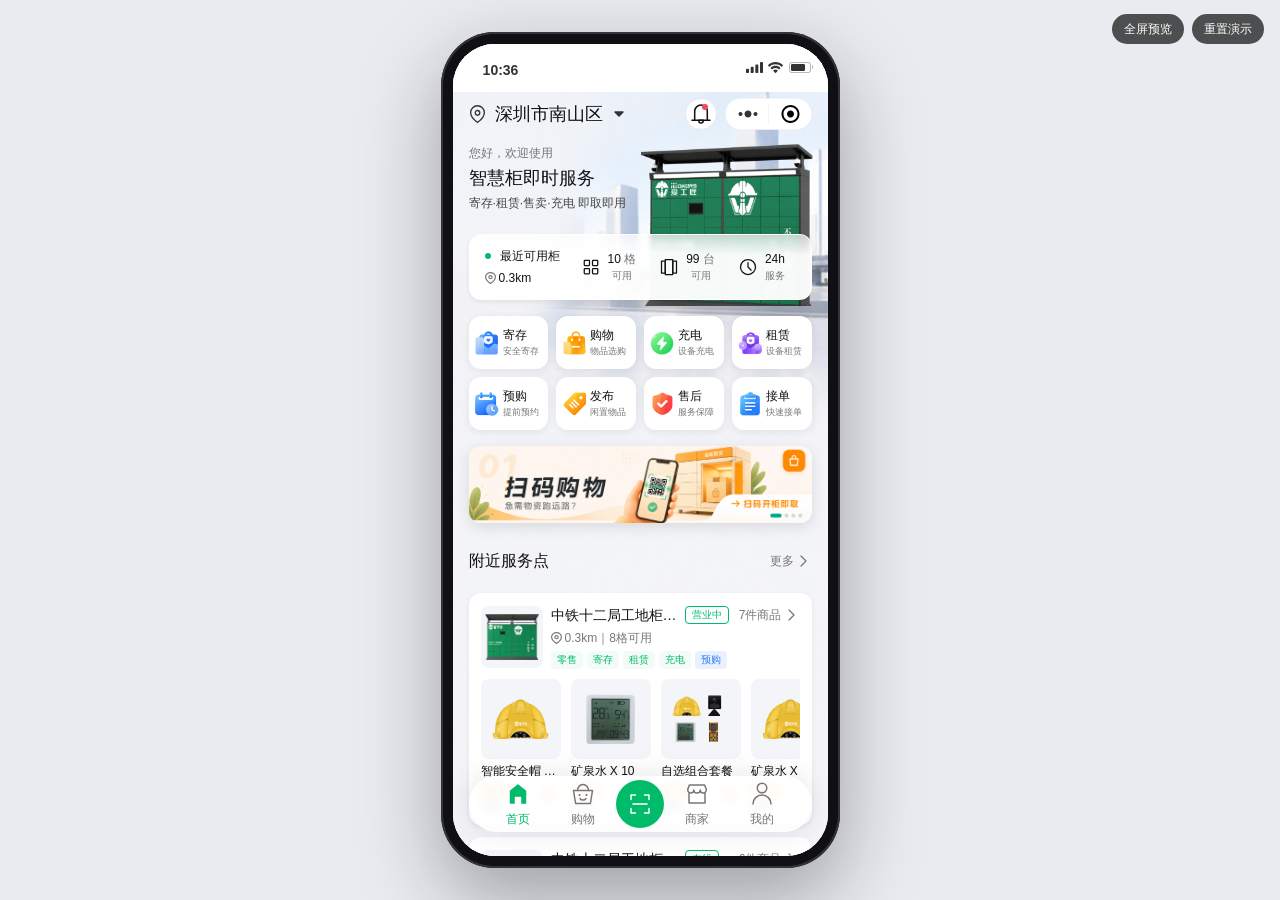
==== index.html @ cf145d1c "Add retail cabinet interactive prototype Direct-purchase flow (select, cart, pay, pickup) rebuilt fr" ====
<!doctype html>
<html lang="zh-CN">
<head>
<meta charset="utf-8">
<meta name="viewport" content="width=device-width,initial-scale=1,viewport-fit=cover">
<title>零售柜 · 可交互原型</title>
<link rel="icon" href="data:,">
<link rel="manifest" href="manifest.webmanifest">
<meta name="theme-color" content="#ffffff">
<meta name="mobile-web-app-capable" content="yes">
<meta name="apple-mobile-web-app-capable" content="yes">
<meta name="apple-mobile-web-app-status-bar-style" content="default">
<link rel="apple-touch-icon" href="assets/icon-180.png">
<link rel="stylesheet" href="css/tokens.css?v=20261101ee">
<link rel="stylesheet" href="css/base.css?v=20261101ee">
<link rel="stylesheet" href="css/screens.css?v=20261101ee">
</head>
<body>
  <div class="stage">
    <div class="phone" id="phone">
      <div class="phone-screen" id="app"></div>
    </div>
  </div>
  <div class="dev-bar">
    <button type="button" class="dev-btn" id="toggle-full">全屏预览</button>
    <button type="button" class="dev-btn" id="reset-demo">重置演示</button>
  </div>
  <div class="toast" id="toast" role="status" aria-live="polite"></div>
  <script type="module" src="js-20261101ee/app.js"></script>
</body>
</html>
---- css/tokens.css ----
:root {
  /* 颜色 */
  --green: #00bb6a;
  --green-dark: #00a55d;
  --green-tint: #f2fbf7;
  --blue: #2c7cfd;
  --blue-tint: #e9f1fe;
  --orange: #ff8a00;
  --orange-tint: #fff3e5;
  --red: #ef4444;
  --text-1: #111;
  --text-2: #333;
  --text-3: #444;
  --text-4: #777;
  --black: #000;
  --line: #e9e9e9;
  --white: #fff;
  --bg-page: #f5f5f8;
  --bg-soft: #f4f5f9;
  --mask: rgba(0, 0, 0, .5);

  /* 字号 */
  --fs-10: 10px;
  --fs-12: 12px;
  --fs-14: 14px;
  --fs-16: 16px;
  --fs-18: 18px;
  --lh-16: 16px;
  --lh-18: 18px;
  --lh-20: 20px;
  --lh-22: 22px;

  /* 圆角 */
  --r-4: 4px;
  --r-8: 8px;
  --r-10: 10px;
  --r-12: 12px;
  --r-pill: 999px;

  /* 阴影 */
  --shadow-card: 0 4px 20px rgba(15, 23, 42, .06);
  --shadow-soft: 0 2px 8px rgba(23, 33, 28, .08);
  --shadow-drop: 0 2px 4px rgba(23, 33, 28, .08);

  /* 字体 */
  --font: "PingFang SC", "Hiragino Sans GB", "Microsoft YaHei", -apple-system, BlinkMacSystemFont, sans-serif;

  /* 画布 */
  --screen-w: 375px;
  --screen-h: 812px;
}
---- css/base.css ----
*, *::before, *::after { box-sizing: border-box; }

html, body { height: 100%; }

body {
  margin: 0;
  font-family: var(--font);
  color: var(--text-1);
  background: #e9ebf0;
  display: flex;
  align-items: center;
  justify-content: center;
  min-height: 100vh;
  -webkit-font-smoothing: antialiased;
}

button {
  font-family: inherit;
  border: 0;
  padding: 0;
  background: none;
  cursor: pointer;
  color: inherit;
}

p, h1, h2, h3 { margin: 0; font-weight: inherit; }
img { display: block; }

/* ---------- 外壳 ---------- */
.stage { display: flex; align-items: center; justify-content: center; padding: 24px; }

.phone {
  width: 399px;
  height: 836px;
  padding: 12px;
  border-radius: 54px;
  background: #101014;
  box-shadow: 0 30px 80px rgba(16, 16, 20, .35), inset 0 0 0 2px #33343a;
  transition: border-radius .2s ease;
}

.phone-screen {
  position: relative;
  width: var(--screen-w);
  height: var(--screen-h);
  border-radius: 42px;
  overflow: hidden;
  background: var(--white);
  display: flex;
  flex-direction: column;
}

body.full { background: var(--white); }
body.full .stage { padding: 0; }
body.full .phone {
  position: fixed;
  inset: 0;
  width: 100vw;
  height: 100vh;
  height: 100dvh;
  padding: 0;
  border-radius: 0;
  background: var(--white);
  box-shadow: none;
}
body.full .phone-screen {
  width: 100%;
  height: 100%;
  border-radius: 0;
}

/* 手机等窄屏：自动铺满，不显示手机壳 / 开发条 / 模拟状态栏 */
@media (max-width: 600px) {
  body:not(.keep-shell) { background: var(--white); }
  body:not(.keep-shell) .stage { padding: 0; }
  body:not(.keep-shell) .phone {
    position: fixed;
    inset: 0;
    width: 100vw;
    height: 100vh;
    height: 100dvh;
    padding: 0;
    border-radius: 0;
    background: var(--white);
    box-shadow: none;
  }
  body:not(.keep-shell) .phone-screen {
    width: 100%;
    height: 100%;
    border-radius: 0;
  }
  body:not(.keep-shell) .dev-bar { display: none; }
  body:not(.keep-shell) .statusbar { display: none; }
  body:not(.keep-shell) .app-header,
  body:not(.keep-shell) .pay-header,
  body:not(.keep-shell) .home-topbar { padding-top: max(env(safe-area-inset-top), 0px); }
  body:not(.keep-shell) .bottom-bar,
  body:not(.keep-shell) .sheet-footer,
  body:not(.keep-shell) .pay-bar,
  body:not(.keep-shell) .pickup-bar,
  body:not(.keep-shell) .cart-sheet,
  body:not(.keep-shell) .pay-sheet,
  body:not(.keep-shell) .bottom-sheet { padding-bottom: calc(24px + env(safe-area-inset-bottom)); }
}

/* ---------- 开发工具条 ---------- */
.dev-bar {
  position: fixed;
  top: 14px;
  right: 16px;
  display: flex;
  gap: 8px;
  z-index: 999;
}
.dev-btn {
  height: 30px;
  padding: 0 12px;
  border-radius: var(--r-pill);
  background: rgba(17, 17, 17, .72);
  color: #fff;
  font-size: 12px;
  backdrop-filter: blur(6px);
}
.dev-btn:hover { background: rgba(17, 17, 17, .88); }
body.full .dev-btn { background: rgba(17, 17, 17, .5); }

/* ---------- Toast ---------- */
.toast {
  position: fixed;
  left: 50%;
  bottom: 96px;
  transform: translate(-50%, 8px);
  max-width: 280px;
  padding: 10px 16px;
  border-radius: var(--r-8);
  background: rgba(17, 17, 17, .82);
  color: #fff;
  font-size: var(--fs-12);
  line-height: 1.5;
  opacity: 0;
  pointer-events: none;
  transition: opacity .2s ease, transform .2s ease;
  z-index: 1000;
}
.toast.show { opacity: 1; transform: translate(-50%, 0); }

/* ---------- 通用小组件 ---------- */
.tag {
  display: inline-flex;
  align-items: center;
  justify-content: center;
  height: 18px;
  padding: 0 6px;
  border-radius: var(--r-4);
  font-size: var(--fs-10);
  line-height: var(--lh-16);
  white-space: nowrap;
  flex: none;
}
.tag-orange { background: var(--orange-tint); color: var(--orange); }
.tag-orange-soft { background: var(--orange-tint); color: var(--orange); padding: 0 8px; }
.tag-blue { background: var(--blue-tint); color: var(--blue); padding: 0 8px; }
.tag-green-soft { background: var(--green-tint); color: var(--green); padding: 0 8px; }
.tag-outline-green {
  background: transparent;
  border: .5px solid var(--green);
  color: var(--green);
  line-height: 1;
}
.tag-outline-blue {
  background: transparent;
  border: .5px solid var(--blue);
  color: var(--blue);
  line-height: 1;
}

.muted { color: var(--text-4); }

.checkbox {
  width: 18px;
  height: 18px;
  flex: none;
  border-radius: 50%;
  border: 1px solid #d8d8d8;
  background: var(--white);
  display: inline-flex;
  align-items: center;
  justify-content: center;
}
.checkbox img { width: 18px; height: 18px; display: none; }
.checkbox.is-checked { border-color: transparent; }
.checkbox.is-checked img { display: block; }

.stepper { display: inline-flex; align-items: center; gap: 4px; }
.step-btn { width: 24px; height: 24px; }
.step-btn img { width: 24px; height: 24px; }
.step-qty {
  min-width: 12px;
  text-align: center;
  font-size: var(--fs-14);
  line-height: var(--lh-20);
  color: var(--text-1);
}
.step-btn:disabled { opacity: .4; cursor: default; }

.price {
  color: var(--orange);
  line-height: 1;
  white-space: nowrap;
  display: inline-flex;
  align-items: baseline;
}
.price .cny { font-size: var(--fs-10); }
.price .num { font-size: var(--fs-16); }
.price .unit { font-size: var(--fs-12); }

.btn-primary {
  display: inline-flex;
  align-items: center;
  justify-content: center;
  height: 44px;
  padding: 0 16px;
  border-radius: var(--r-12);
  background: var(--green);
  color: var(--white);
  font-size: var(--fs-14);
  font-weight: 500;
  line-height: var(--lh-20);
  white-space: nowrap;
}
.btn-primary:active { background: var(--green-dark); }

.empty-state {
  flex: 1;
  display: flex;
  align-items: center;
  justify-content: center;
  padding: 40px 0;
  color: var(--text-4);
  font-size: var(--fs-12);
}
---- css/screens.css ----
/* ================= 通用屏幕 ================= */
.screen {
  height: 100%;
  display: flex;
  flex-direction: column;
  background: linear-gradient(180deg, #fff 0%, var(--bg-page) 79.19%);
  overflow: hidden;
}

.app-header {
  flex: none;
  background: var(--white);
  box-shadow: var(--shadow-card);
  position: relative;
  z-index: 5;
}

/* ---------- 状态栏 ---------- */
.statusbar {
  position: relative;
  height: 48px;
  flex: none;
  background: var(--white);
}
.statusbar-time {
  position: absolute;
  left: 48px;
  top: 15.5px;
  width: 54px;
  transform: translateX(-50%);
  text-align: center;
  font-size: 14px;
  font-weight: 600;
  line-height: 20px;
  color: var(--text-2);
}
.statusbar-cellular {
  position: absolute;
  left: 293.67px;
  top: 17.68px;
  width: 17px;
  height: 11.64px;
}
.statusbar-wifi {
  position: absolute;
  left: 315.69px;
  top: 17.52px;
  width: 15.27px;
  height: 11.96px;
}
.battery {
  position: absolute;
  right: 14.67px;
  top: 17.83px;
  width: 24.33px;
  height: 11.33px;
}
.battery::before {
  content: '';
  position: absolute;
  right: 2.33px;
  top: 0;
  width: 22px;
  height: 11.33px;
  border: 1px solid #333;
  opacity: .35;
  border-radius: 2.67px;
}
.battery::after {
  content: '';
  position: absolute;
  right: 7.85px;
  top: 2px;
  width: 14.48px;
  height: 7.33px;
  background: #333;
  border-radius: 1.33px;
}
.battery-cap {
  position: absolute;
  right: 0;
  top: 3.67px;
  width: 1.33px;
  height: 4px;
}

/* ---------- 导航栏 ---------- */
.navbar {
  height: 44px;
  flex: none;
  display: flex;
  align-items: center;
  justify-content: space-between;
  padding: 0 16px;
  background: var(--white);
}
.nav-back {
  width: 24px;
  height: 24px;
  display: flex;
  align-items: center;
  justify-content: center;
}
.nav-back img { width: 24px; height: 24px; }
.nav-back img.flip { transform: rotate(180deg); }
.nav-back-placeholder { width: 24px; height: 24px; }
.nav-capsule { width: 87px; height: 32px; }

/* ---------- 柜机信息 ---------- */
.cabinet-card {
  display: flex;
  align-items: center;
  gap: 8px;
  padding: 12px 16px;
  background: var(--white);
}
.cabinet-thumb {
  width: 62px;
  height: 62px;
  flex: none;
  padding: 4px;
  border-radius: var(--r-8);
  background: var(--bg-soft);
  display: flex;
  align-items: center;
  justify-content: center;
}
.cabinet-thumb img { width: 100%; height: auto; object-fit: contain; }
.cabinet-info {
  flex: 1;
  min-width: 0;
  display: flex;
  flex-direction: column;
  gap: 4px;
}
.cabinet-title-row {
  display: flex;
  align-items: center;
  justify-content: space-between;
  gap: 8px;
}
.cabinet-name {
  font-size: var(--fs-14);
  font-weight: 500;
  line-height: var(--lh-20);
  color: var(--black);
  white-space: nowrap;
  overflow: hidden;
  text-overflow: ellipsis;
}
.cabinet-meta {
  font-size: var(--fs-12);
  line-height: var(--lh-18);
  color: var(--text-4);
}
.cabinet-tags { display: flex; gap: 4px; }

/* ================= 选购页 ================= */
.select-main {
  flex: 1;
  min-height: 0;
  display: flex;
}
.cat-rail {
  width: 68px;
  flex: none;
  background: var(--bg-soft);
  padding-bottom: 9px;
  overflow-y: auto;
}
.cat-item {
  position: relative;
  display: flex;
  align-items: center;
  justify-content: center;
  width: 100%;
  height: 44px;
  background: var(--bg-soft);
  color: var(--text-1);
  font-size: var(--fs-14);
  line-height: var(--lh-20);
}
.cat-item.is-active { background: var(--white); color: var(--green); }
.cat-item.is-active::before {
  content: '';
  position: absolute;
  left: 1px;
  top: 50%;
  transform: translateY(-50%);
  width: 2px;
  height: 18px;
  border-radius: 1px;
  background: var(--green);
}

.product-list {
  flex: 1;
  min-width: 0;
  overflow-y: auto;
  padding: 12px 0 12px 10px;
  display: flex;
  flex-direction: column;
  gap: 16px;
}
.product-list .empty-state { min-height: 200px; }

.promo {
  display: flex;
  align-items: center;
  justify-content: space-between;
  gap: 8px;
  padding: 11px;
  margin-right: 16px;
  border: 1px dashed var(--line);
  border-radius: var(--r-8);
  background: var(--white);
}
.promo-left { display: flex; align-items: center; gap: 10px; min-width: 0; }
.promo-icon {
  width: 40px;
  height: 40px;
  flex: none;
  border-radius: var(--r-8);
  background: var(--blue);
  display: flex;
  align-items: center;
  justify-content: center;
}
.promo-icon img { width: 24px; height: 24px; }
.promo-text { display: flex; flex-direction: column; width: 112px; }
.promo-title { font-size: var(--fs-14); line-height: var(--lh-20); color: var(--text-1); }
.promo-sub { font-size: var(--fs-12); line-height: var(--lh-20); color: var(--text-4); }
.promo-btn {
  flex: none;
  height: 28px;
  padding: 0 12px;
  border-radius: var(--r-8);
  background: var(--blue);
  color: var(--white);
  font-size: var(--fs-12);
  line-height: var(--lh-18);
}

.product { display: flex; align-items: flex-start; gap: 10px; }
.product-media {
  width: 114px;
  height: 114px;
  flex: none;
  padding: 10px;
  border-radius: var(--r-10);
  background: var(--bg-soft);
  display: flex;
  align-items: center;
  justify-content: center;
  overflow: hidden;
}
.product-body {
  flex: 1;
  min-width: 0;
  align-self: stretch;
  padding-right: 16px;
  display: flex;
  flex-direction: column;
  justify-content: space-between;
}
.product-info { display: flex; flex-direction: column; gap: 4px; }
.product-name {
  font-size: var(--fs-14);
  font-weight: 500;
  line-height: var(--lh-20);
  color: var(--text-1);
  white-space: nowrap;
  overflow: hidden;
  text-overflow: ellipsis;
}
.product-tags { display: flex; align-items: center; gap: 4px; }
.product-desc {
  font-size: var(--fs-12);
  line-height: var(--lh-18);
  color: var(--text-3);
  white-space: nowrap;
  overflow: hidden;
  text-overflow: ellipsis;
}
.product-bottom {
  display: flex;
  align-items: center;
  justify-content: space-between;
  gap: 8px;
}
.icon-btn { width: 24px; height: 24px; flex: none; }
.icon-btn img { width: 24px; height: 24px; }
.soldout {
  flex: none;
  height: 28px;
  padding: 0 10px;
  border-radius: var(--r-8);
  background: #ccc;
  color: var(--white);
  font-size: var(--fs-12);
  line-height: 28px;
}

/* 商品图：按 Figma 原图的裁切比例展示（原图四周有大量透明留白） */
.crop { position: relative; display: block; overflow: hidden; flex: none; }
.crop img { position: absolute; max-width: none; display: block; }

.crop-hygro { width: 58px; height: 58px; }
.crop-hygro img { height: 202.08%; width: 153.7%; left: -28.96%; top: -52.78%; }

.crop-helmet { width: 78px; height: 54px; }
.crop-helmet img { height: 222.05%; width: 154.75%; left: -50.05%; top: -101.5%; }

.crop-strip { width: 13.75px; height: 29.45px; }
.crop-strip img { height: 126.18%; width: 270.27%; left: -78.72%; top: -14.67%; }

.crop-helmet-sm { width: 42.5px; height: 29.62px; }
.crop-helmet-sm img { height: 222.05%; width: 154.75%; left: -50.05%; top: -101.5%; }

.crop-hygro-sm { width: 30px; height: 30px; }
.crop-hygro-sm img { height: 202.08%; width: 153.7%; left: -28.96%; top: -52.78%; }

.media-sm .crop-hygro { width: 49.3px; height: 50px; }
.media-sm .crop-helmet { width: 57.8px; height: 40.28px; }
.media-xs .crop-hygro { width: 20.7px; height: 20.7px; }
.media-xs .crop-helmet { width: 28.9px; height: 20.14px; }

.combo-art {
  width: 85px;
  height: 85px;
  flex: none;
  overflow: hidden;
}
.combo-inner {
  width: 85px;
  height: 85px;
  display: flex;
  flex-direction: column;
  justify-content: center;
  gap: 7.5px;
  transform-origin: top left;
}
.combo-row { display: flex; align-items: center; }
.combo-row-top { gap: 10px; padding-right: 3.75px; }
.combo-badge { position: relative; width: 19.24px; height: 30.6px; flex: none; }
.combo-badge-img { width: 19.24px; height: 19.24px; object-fit: cover; }
.combo-badge-union {
  position: absolute;
  left: .96px;
  top: 18.59px;
  width: 17.32px;
  height: 11.41px;
}
.combo-row-bottom { gap: 18.75px; padding: 0 5px; overflow: hidden; }
.media-sm.combo-art { width: 58px; height: 58px; }
.media-sm .combo-inner { transform: scale(.682); }
.media-xs.combo-art { width: 30px; height: 30px; }
.media-xs .combo-inner { transform: scale(.353); }
.media-lg.combo-art { width: 85px; height: 85px; }

/* ---------- 底部结算条 ---------- */
.bottom-bar {
  flex: none;
  z-index: 10;
  display: flex;
  align-items: center;
  justify-content: space-between;
  padding: 10px 16px 24px;
  background: var(--white);
  box-shadow: var(--shadow-drop);
}
.cart-summary {
  display: flex;
  align-items: center;
  gap: 8px;
}
.cart-icon {
  position: relative;
  width: 48px;
  height: 48px;
  flex: none;
  border-radius: var(--r-pill);
  background: var(--orange-tint);
  display: flex;
  align-items: center;
  justify-content: center;
}
.cart-icon img { width: 36px; height: 36px; object-fit: contain; }
.cart-badge {
  position: absolute;
  right: 0;
  top: 0;
  min-width: 18px;
  height: 18px;
  padding: 0 4px;
  border-radius: 9px;
  background: var(--red);
  color: var(--white);
  font-size: var(--fs-10);
  line-height: 18px;
  text-align: center;
}
.cart-amount {
  display: inline-flex;
  align-items: baseline;
  color: var(--orange);
  font-weight: 500;
}
.cart-amount .cny { font-size: var(--fs-12); line-height: var(--lh-18); }
.cart-amount .num { font-size: var(--fs-18); line-height: 24px; }
.btn-checkout { width: 132px; height: 44px; }

/* ================= 购物车弹层 ================= */
.sheet-layer { position: absolute; inset: 0; z-index: 50; }
.sheet-mask { position: absolute; inset: 0; background: var(--mask); }
.cart-sheet {
  position: absolute;
  left: 0;
  right: 0;
  bottom: 0;
  max-height: 82%;
  display: flex;
  flex-direction: column;
  background: var(--white);
  border-radius: var(--r-10) var(--r-10) 0 0;
  animation: sheet-up .22s ease-out;
}
@keyframes sheet-up {
  from { transform: translateY(24px); opacity: .6; }
  to { transform: translateY(0); opacity: 1; }
}
.sheet-header {
  height: 48px;
  flex: none;
  padding: 0 16px;
  display: flex;
  align-items: center;
  justify-content: space-between;
}
.sheet-header h2 {
  font-size: var(--fs-16);
  font-weight: 500;
  line-height: var(--lh-22);
  color: var(--text-1);
}
.sheet-close {
  width: 24px;
  height: 24px;
  display: flex;
  align-items: center;
  justify-content: center;
}
.sheet-close img { width: 16px; height: 16px; }
.sheet-banner {
  flex: none;
  margin: 0 12px;
  padding: 10px;
  border-radius: var(--r-8);
  background: var(--orange-tint);
  color: var(--orange);
  font-size: var(--fs-12);
  line-height: var(--lh-18);
  text-align: center;
}
.sheet-tools {
  flex: none;
  display: flex;
  align-items: center;
  justify-content: space-between;
  padding: 12px 16px;
}
.select-all { display: flex; align-items: center; gap: 8px; }
.select-all-text {
  font-size: var(--fs-16);
  font-weight: 500;
  line-height: var(--lh-22);
}
.select-all-text .muted { font-size: var(--fs-12); font-weight: 400; line-height: var(--lh-18); }
.clear-btn {
  display: flex;
  align-items: center;
  gap: 4px;
  color: var(--text-4);
  font-size: var(--fs-12);
  line-height: var(--lh-18);
}
.clear-btn img { width: 16px; height: 16px; }

.cart-items {
  flex: 1;
  min-height: 0;
  overflow-y: auto;
  padding: 0 16px;
}
.cart-item {
  display: flex;
  align-items: center;
  gap: 8px;
  padding-bottom: 12px;
}
.cart-media {
  width: 80px;
  height: 80px;
  flex: none;
  padding: 10px;
  border-radius: var(--r-8);
  background: var(--bg-soft);
  display: flex;
  align-items: center;
  justify-content: center;
  overflow: hidden;
}
.cart-body {
  flex: 1;
  min-width: 0;
  display: flex;
  flex-direction: column;
  gap: 8px;
}
.cart-info { display: flex; flex-direction: column; gap: 4px; }
.cart-name {
  font-size: var(--fs-14);
  font-weight: 500;
  line-height: var(--lh-20);
  color: var(--text-1);
}
.cart-desc {
  font-size: var(--fs-12);
  line-height: var(--lh-18);
  color: var(--text-3);
  white-space: nowrap;
  overflow: hidden;
  text-overflow: ellipsis;
}
.cart-bottom { display: flex; align-items: center; justify-content: space-between; }
.sheet-footer {
  flex: none;
  display: flex;
  align-items: center;
  justify-content: space-between;
  padding: 10px 16px 24px;
  background: var(--white);
  box-shadow: var(--shadow-drop);
}
.btn-pay { height: 32px; padding: 0 16px; border-radius: var(--r-pill); }
.btn-pay:disabled { background: #ccc; }

/* ================= 确认支付 ================= */
.navbar-title { position: relative; }
.nav-title {
  position: absolute;
  left: 50%;
  transform: translateX(-50%);
  font-size: var(--fs-18);
  font-weight: 500;
  line-height: 24px;
  color: var(--text-1);
  white-space: nowrap;
}

.pay-header { flex: none; background: var(--white); }
.pay-main {
  flex: 1;
  min-height: 0;
  overflow-y: auto;
  padding: 16px;
  display: flex;
  flex-direction: column;
  gap: 12px;
}
.pay-card {
  background: var(--white);
  border: 1px solid rgba(233, 233, 233, .58);
  border-radius: var(--r-12);
  box-shadow: var(--shadow-soft);
  overflow: hidden;
}
.pay-cabinet {
  border-color: var(--green);
  box-shadow: var(--shadow-drop);
  padding: 12px;
}
.pay-card-head {
  display: flex;
  align-items: center;
  justify-content: space-between;
}
.pay-card-title {
  font-size: var(--fs-16);
  font-weight: 500;
  line-height: var(--lh-22);
  color: var(--text-1);
}
.pay-card-side { font-size: var(--fs-14); line-height: var(--lh-20); color: var(--text-3); }
.pay-card-headline {
  height: 42px;
  padding: 0 12px;
  border-bottom: 1px solid var(--line);
}
.order-count { font-size: var(--fs-14); line-height: var(--lh-20); color: var(--green); }
.cabinet-row { display: flex; align-items: center; gap: 8px; padding-top: 4px; }

.pay-items { padding-top: 12px; }
.pay-item { display: flex; align-items: flex-start; gap: 10px; padding: 0 16px 12px; }
.pay-item-body { flex: 1; min-width: 0; display: flex; flex-direction: column; gap: 8px; }
.pay-item-info { display: flex; flex-direction: column; gap: 4px; }
.pay-item .cart-media { width: 80px; height: 80px; }

.fee-body { padding: 6px 0 12px; }
.fee-row {
  display: flex;
  align-items: center;
  justify-content: space-between;
  padding: 6px 12px;
}
.fee-label { font-size: var(--fs-14); line-height: var(--lh-20); color: var(--text-3); }
.fee-sub { font-size: var(--fs-12); line-height: var(--lh-18); color: var(--text-4); }
.fee-value { font-size: var(--fs-14); line-height: var(--lh-20); color: var(--text-1); }
.fee-cny { font-size: var(--fs-12); }
.fee-muted { font-size: var(--fs-14); color: var(--text-4); }
.fee-total { border-top: 1px solid var(--line); padding-top: 6px; }
.fee-total-value {
  font-size: var(--fs-18);
  font-weight: 500;
  line-height: 24px;
  color: var(--orange);
}
.fee-total-value .fee-cny { font-size: var(--fs-14); font-weight: 400; }
.pay-note { font-size: var(--fs-14); line-height: var(--lh-20); color: var(--text-4); }

.pay-bar {
  flex: none;
  height: 78px;
  display: flex;
  align-items: center;
  justify-content: space-between;
  padding: 10px 16px 24px;
  background: var(--white);
  box-shadow: 0 0 20px rgba(15, 23, 42, .1);
}
.payable { display: flex; align-items: center; gap: 6px; }
.payable-label { font-size: var(--fs-14); line-height: var(--lh-20); color: var(--text-4); }
.payable-amount {
  display: inline-flex;
  align-items: baseline;
  color: var(--orange);
  font-weight: 500;
}
.payable-amount .cny { font-size: var(--fs-14); line-height: var(--lh-20); }
.payable-amount .num { font-size: var(--fs-18); line-height: 24px; }
.pay-confirm { width: 132px; height: 44px; }

.pay-sheet {
  position: absolute;
  left: 0;
  right: 0;
  bottom: 0;
  display: flex;
  flex-direction: column;
  align-items: center;
  gap: 12px;
  padding: 10px 16px 24px;
  background: var(--white);
  border-radius: 20px 20px 0 0;
  box-shadow: 0 -4px 20px rgba(15, 23, 42, .1);
  animation: sheet-up .22s ease-out;
}
.sheet-handle {
  width: 32px;
  height: 4px;
  flex: none;
  border-radius: 50px;
  background: #e9e9e9;
}
.pay-sheet-head {
  width: 100%;
  height: 36px;
  display: flex;
  align-items: center;
  justify-content: space-between;
}
.pay-sheet-head h2 { font-size: var(--fs-18); font-weight: 500; line-height: 24px; }
.pay-sheet-head .sheet-close img { width: 24px; height: 24px; }
.pay-amount {
  width: 100%;
  display: flex;
  flex-direction: column;
  align-items: center;
  gap: 5px;
  text-align: center;
}
.pay-amount-value {
  display: flex;
  align-items: baseline;
  gap: 4px;
  color: var(--orange);
}
.pay-amount-value .cny { font-size: var(--fs-18); line-height: 24px; }
.pay-amount-value .num { font-size: 36px; line-height: 48px; font-weight: 500; }
.pay-amount-sub { font-size: var(--fs-14); line-height: var(--lh-18); color: var(--text-4); }

.pay-methods { width: 100%; background: var(--bg-soft); border-radius: var(--r-12); overflow: hidden; }
.pay-method {
  width: 100%;
  height: 56px;
  display: flex;
  align-items: center;
  gap: 10px;
  padding: 0 12px;
}
.pay-method + .pay-method { border-top: 1px solid var(--line); }
.pay-method-icon {
  width: 36px;
  height: 36px;
  flex: none;
  border-radius: var(--r-8);
  display: flex;
  align-items: center;
  justify-content: center;
}
.pay-method-wechat { background: var(--green); }
.pay-method-wechat img { width: 20px; height: 20px; }
.pay-method-balance { background: var(--orange); }
.pay-method-balance img { width: 22px; height: 22px; }
.pay-method-label {
  flex: 1;
  text-align: left;
  font-size: var(--fs-14);
  line-height: var(--lh-20);
  color: var(--text-1);
}
.pay-method-radio { width: 24px; height: 24px; flex: none; }
.pay-method-radio img { width: 24px; height: 24px; }

.pay-submit {
  width: 100%;
  height: 44px;
  border-radius: var(--r-12);
  background: var(--green);
  color: var(--white);
  font-size: var(--fs-16);
  font-weight: 500;
  line-height: var(--lh-22);
}
.pay-submit:disabled { opacity: .7; }

/* ================= 通用底部弹层（成功/扫码/开柜） ================= */
.bottom-sheet {
  position: absolute;
  left: 0;
  right: 0;
  bottom: 0;
  display: flex;
  flex-direction: column;
  align-items: center;
  gap: 12px;
  padding: 12px 16px 24px;
  background: var(--white);
  border-radius: var(--r-12) var(--r-12) 0 0;
  box-shadow: 0 -4px 20px rgba(15, 23, 42, .1);
  animation: sheet-up .22s ease-out;
}
.success-close {
  position: absolute;
  right: 16px;
  top: 12px;
  width: 24px;
  height: 24px;
  display: flex;
  align-items: center;
  justify-content: center;
}
.success-close img { width: 16px; height: 16px; }

.success-hero {
  width: 100%;
  display: flex;
  flex-direction: column;
  align-items: center;
  gap: 12px;
  margin-top: 8px;
  padding: 24px 0;
  border-bottom: .5px solid #eee;
}
.success-icon {
  width: 68px;
  height: 68px;
  border-radius: var(--r-pill);
  background: var(--green);
  display: flex;
  align-items: center;
  justify-content: center;
}
.success-icon img { width: 24px; height: 24px; }
.success-title {
  font-size: var(--fs-18);
  font-weight: 500;
  line-height: 24px;
  letter-spacing: .2px;
  color: var(--green);
  text-align: center;
}
.success-sub {
  font-size: var(--fs-14);
  line-height: var(--lh-20);
  color: var(--text-4);
  text-align: center;
}
.success-cabinet {
  width: 100%;
  display: flex;
  align-items: center;
  gap: 8px;
  padding: 12px;
  border: 1px solid var(--green);
  border-radius: var(--r-12);
  background: var(--white);
}

.warn-box {
  width: 100%;
  display: flex;
  align-items: center;
  gap: 10px;
  padding: 12px;
  border-radius: var(--r-10);
  background: var(--orange-tint);
}
.warn-box img { width: 24px; height: 24px; flex: none; }
.warn-box p { font-size: var(--fs-14); line-height: var(--lh-20); color: var(--text-1); }

.sheet-wide-btn { width: 100%; }

.scan-hero,
.open-hero {
  width: 100%;
  display: flex;
  flex-direction: column;
  align-items: center;
}
.scan-icon {
  width: 68px;
  height: 68px;
  border-radius: 38px;
  background: var(--green);
  display: flex;
  align-items: center;
  justify-content: center;
}
.scan-icon img { width: 38px; height: 38px; }
.scan-title {
  margin-top: 14px;
  font-size: var(--fs-18);
  font-weight: 500;
  line-height: 24px;
  letter-spacing: .2px;
  color: var(--text-1);
}
.scan-sub {
  margin-top: 8px;
  font-size: var(--fs-14);
  line-height: var(--lh-20);
  color: var(--text-4);
  text-align: center;
}
.scan-sub b { color: var(--text-3); font-weight: 500; }
.scan-sheet .warn-box { margin-top: 16px; }

.locker-icon {
  width: 68px;
  height: 68px;
  border-radius: 38px;
  background: linear-gradient(180deg, #fff7e9, #fff1d5);
  display: flex;
  align-items: center;
  justify-content: center;
}
.locker-icon img { width: 38px; height: 38px; }
.open-title {
  margin-top: 14px;
  font-size: var(--fs-18);
  font-weight: 500;
  line-height: 24px;
  letter-spacing: .2px;
  color: var(--text-1);
}
.open-sub {
  margin-top: 8px;
  font-size: var(--fs-14);
  line-height: var(--lh-20);
  color: var(--text-4);
  text-align: center;
}
.open-sheet .warn-box { margin-top: 16px; }
.protect-row {
  width: 100%;
  height: 40px;
  display: flex;
  align-items: center;
  gap: 10px;
  padding: 0 12px;
  border-radius: var(--r-12);
  background: var(--green-tint);
}
.protect-icon { width: 24px; height: 24px; flex: none; }
.protect-row span {
  flex: 1;
  text-align: left;
  font-size: var(--fs-14);
  line-height: var(--lh-20);
  color: var(--text-1);
}
.chevron { width: 24px; height: 24px; transform: rotate(-90deg); flex: none; }

/* ================= 本柜取货 ================= */
.pickup-screen { background: linear-gradient(180deg, #fff 0%, var(--bg-page) 31.429%); }
.pickup-main { gap: 12px; }
.pickup-card {
  display: flex;
  flex-direction: column;
  gap: 12px;
  padding: 12px;
  background: var(--white);
  border-radius: var(--r-12);
  box-shadow: var(--shadow-drop);
}
.pickup-head { display: flex; align-items: center; justify-content: space-between; }
.pickup-head-text { font-size: var(--fs-14); line-height: var(--lh-20); color: var(--text-4); }
.pickup-count b {
  font-size: var(--fs-18);
  font-weight: 500;
  line-height: 24px;
  letter-spacing: .2px;
  color: var(--green);
}
.pickup-count i { font-style: normal; font-size: var(--fs-12); line-height: 16px; color: #727c89; }
.progress { height: 8px; border-radius: 24px; background: #e2e8f0; overflow: hidden; }
.progress span { display: block; height: 100%; border-radius: 10px; background: var(--green); transition: width .3s ease; }
.pickup-list { display: flex; flex-direction: column; }
.pickup-row {
  height: 48px;
  display: flex;
  align-items: center;
  justify-content: space-between;
}
.pickup-row.has-divider { border-bottom: 1px solid var(--line); }
.pickup-item { display: flex; align-items: center; gap: 10px; min-width: 0; }
.pickup-thumb {
  width: 42px;
  height: 42px;
  flex: none;
  padding: 5px;
  border-radius: var(--r-4);
  background: var(--bg-soft);
  display: flex;
  align-items: center;
  justify-content: center;
  overflow: hidden;
}
.pickup-info { display: flex; flex-direction: column; gap: 4px; min-width: 0; }
.pickup-name-row { display: flex; align-items: center; gap: 8px; }
.pickup-name {
  font-size: var(--fs-14);
  font-weight: 500;
  line-height: var(--lh-20);
  color: var(--text-1);
  white-space: nowrap;
}
.pickup-sub { font-size: var(--fs-12); line-height: var(--lh-18); color: var(--text-4); }
.pill {
  display: inline-flex;
  align-items: center;
  justify-content: center;
  height: 28px;
  padding: 0 10px;
  border-radius: 50px;
  font-size: var(--fs-12);
  line-height: var(--lh-18);
  flex: none;
}
.pill-open { width: 56px; background: var(--green); color: var(--white); }
.pill-done { background: var(--green-tint); color: var(--green); }
.pickup-bar {
  flex: none;
  padding: 10px 16px 24px;
  background: var(--white);
  box-shadow: var(--shadow-drop);
}
.pickup-btn { width: 100%; height: 44px; }
.pickup-btn:disabled { background: #ccc; }

/* 小尺寸商品图 */
.media-xs.combo-art { width: 30px; height: 30px; }

/* ================= 首页 ================= */
.home-screen { position: relative; background: var(--bg-soft); }
.home-screen.screen { background: var(--bg-soft); }
/* 背景图底部锚定在 375×812 设计稿的底部（y=812），顶部超出部分裁掉 */
.home-bg {
  position: absolute;
  top: 0;
  left: 0;
  right: 0;
  height: 812px;
  z-index: 0;
  overflow: hidden;
}
.home-bg img {
  display: block;
  width: 100%;
  height: 100%;
  object-fit: cover;
  object-position: center bottom;
}

.home-topbar {
  position: sticky;
  top: 0;
  z-index: 20;
  background: transparent;
}
.home-topbar.is-scrolled { background: var(--white); }
.home-nav {
  height: 44px;
  display: flex;
  align-items: center;
  justify-content: space-between;
  padding: 0 16px;
}
.home-loc { display: flex; align-items: center; gap: 8px; min-width: 0; }
.home-loc-pin { width: 18px; height: 18px; flex: none; object-fit: contain; }
.home-loc-text {
  max-width: 110px;
  font-size: 18px;
  font-weight: 500;
  line-height: 24px;
  color: var(--text-1);
  white-space: nowrap;
  overflow: hidden;
  text-overflow: ellipsis;
}
.home-loc-arrow { width: 16px; height: 16px; flex: none; object-fit: contain; }
.home-nav-right { display: flex; align-items: center; gap: 8px; }
.nav-capsule-btn {
  width: 87px;
  height: 32px;
  flex: none;
  display: flex;
  align-items: center;
  justify-content: center;
}
.home-bell {
  width: 32px;
  height: 32px;
  flex: none;
  border-radius: var(--r-pill);
  background: var(--white);
  border: .5px solid var(--line);
  display: flex;
  align-items: center;
  justify-content: center;
}
.home-bell img { width: 24px; height: 24px; object-fit: contain; }
.home-capsule { width: 87px; height: 32px; }

.home-main {
  position: relative;
  flex: 1;
  min-height: 0;
  overflow-y: auto;
  padding: 0;
}
.home-content {
  position: relative;
  z-index: 1;
  display: flex;
  flex-direction: column;
  gap: 16px;
  padding: 0 16px calc(110px + env(safe-area-inset-bottom));
}
.nearest-card { margin-top: -6px; }

.home-hero { position: relative; height: 88px; padding-top: 8px; }
.home-hello { position: relative; z-index: 1; font-size: var(--fs-12); line-height: var(--lh-18); color: var(--text-4); }
.home-title {
  position: relative;
  z-index: 1;
  margin-top: 4px;
  font-size: var(--fs-18);
  font-weight: 500;
  line-height: 24px;
  color: var(--text-1);
}
.home-sub { position: relative; z-index: 1; margin-top: 4px; font-size: var(--fs-12); line-height: var(--lh-18); color: var(--text-3); }
.home-hero-art {
  position: absolute;
  left: auto;
  right: -1px;
  top: 8px;
  width: 172px;
  height: 162px;
  display: block;
  overflow: hidden;
  pointer-events: none;
  z-index: 0;
}
.home-hero-art img {
  position: absolute;
  left: -25.36%;
  top: -4.13%;
  width: 148.06%;
  height: 117.9%;
  max-width: none;
}

.nearest-card {
  position: relative;
  z-index: 1;
  display: flex;
  align-items: center;
  gap: 12px;
  padding: 12px;
  border: .5px solid var(--white);
  border-radius: var(--r-12);
  background: linear-gradient(1.22deg, rgba(255, 255, 255, .96) 70.38%, rgba(255, 255, 255, .5) 124.38%);
  backdrop-filter: blur(2px);
  -webkit-backdrop-filter: blur(2px);
  box-shadow: 0 2px 4px rgba(23, 33, 28, .08);
  text-align: left;
}
.nearest-left { flex: none; width: 88px; display: flex; flex-direction: column; gap: 4px; }
.nearest-title { display: flex; align-items: center; font-size: var(--fs-12); line-height: var(--lh-18); color: var(--text-1); white-space: nowrap; }
.nearest-title img { width: 18px; height: 18px; flex: none; object-fit: contain; }
.nearest-dist { display: flex; align-items: center; font-size: var(--fs-12); line-height: var(--lh-18); color: var(--text-1); }
.nearest-dist img { width: 12px; height: 12px; margin: 0 2px 0 3px; object-fit: contain; }
.nearest-stats { flex: 1; min-width: 0; display: flex; align-items: center; gap: 12px; }
.nearest-stat { display: flex; align-items: center; gap: 8px; }
.nearest-stat > img { width: 18px; height: 18px; flex: none; object-fit: contain; }
.nearest-stat > span { display: flex; flex-direction: column; align-items: center; }
.nearest-stat b { font-size: var(--fs-12); font-weight: 400; line-height: var(--lh-18); color: var(--text-1); white-space: nowrap; }
.nearest-stat b i { font-style: normal; color: var(--text-4); }
.nearest-stat em { font-style: normal; font-size: var(--fs-10); line-height: 16px; color: var(--text-4); }
.nearest-divider { width: 0; height: 16px; }

.service-grid { display: grid; grid-template-columns: repeat(4, 1fr); gap: 8px; }
.service-item {
  display: flex;
  align-items: center;
  gap: 4px;
  padding: 10px 6px;
  border-radius: var(--r-12);
  background: var(--white);
  box-shadow: var(--shadow-soft);
  text-align: left;
  min-width: 0;
  overflow: hidden;
}
.service-icon {
  width: 24px;
  height: 24px;
  flex: none;
  display: flex;
  align-items: center;
  justify-content: center;
}
.service-icon img { width: 100%; height: 100%; object-fit: contain; }
.service-text { display: flex; flex-direction: column; min-width: 0; }
.service-text b { font-size: var(--fs-12); font-weight: 400; line-height: var(--lh-18); color: var(--text-1); white-space: nowrap; }
.service-text em { font-style: normal; font-size: 9px; line-height: 15px; color: var(--text-4); white-space: nowrap; }

.promo-scan {
  position: relative;
  display: block;
  width: 100%;
  height: 0;
  padding-bottom: 22.5%;
  border-radius: var(--r-12);
  overflow: hidden;
  box-shadow: 0 4px 14px rgba(23, 33, 28, .12);
}
.promo-scan img {
  position: absolute;
  inset: 0;
  width: 100%;
  height: 100%;
  object-fit: cover;
}

.nearby { display: flex; flex-direction: column; gap: 10px; }
.nearby-head {
  position: sticky;
  top: var(--home-header-h, 44px);
  z-index: 10;
  display: flex;
  align-items: center;
  justify-content: space-between;
  margin: 0 -16px;
  padding: 11px 16px;
  background: transparent;
}
.nearby-head.is-stuck {
  background: var(--bg-soft);
  box-shadow: 0 4px 12px rgba(15, 23, 42, .08);
}
.nearby-head h2 { font-size: var(--fs-16); font-weight: 500; line-height: var(--lh-22); color: var(--text-1); }
.nearby-more { display: flex; align-items: center; font-size: var(--fs-12); line-height: var(--lh-18); color: var(--text-4); }
.nearby-more img { width: 18px; height: 18px; object-fit: contain; }

.nearby-card {
  display: flex;
  flex-direction: column;
  gap: 10px;
  padding: 12px;
  border-radius: var(--r-12);
  background: var(--white);
  box-shadow: var(--shadow-drop);
  text-align: left;
}
.nearby-card + .nearby-card { margin-top: 2px; }
.nearby-card-head { display: flex; align-items: center; gap: 8px; }
.nearby-card-info { flex: 1; min-width: 0; display: flex; flex-direction: column; gap: 4px; }
.nearby-title-row { display: flex; align-items: center; justify-content: space-between; gap: 8px; }
.nearby-name-row { display: flex; align-items: center; gap: 8px; min-width: 0; }
.nearby-name {
  font-size: var(--fs-14);
  font-weight: 500;
  line-height: var(--lh-20);
  color: var(--text-1);
  white-space: nowrap;
  overflow: hidden;
  text-overflow: ellipsis;
}
.nearby-count { display: flex; align-items: center; flex: none; font-size: var(--fs-12); line-height: var(--lh-18); color: var(--text-4); white-space: nowrap; }
.nearby-count img { width: 18px; height: 18px; object-fit: contain; }
.nearby-meta { display: flex; align-items: center; font-size: var(--fs-12); line-height: var(--lh-18); color: var(--text-4); }
.nearby-meta img { width: 12px; height: 12px; margin-right: 2px; object-fit: contain; }
.nearby-tags { display: flex; gap: 4px; flex-wrap: wrap; }
.nearby-tags .tag { padding: 0 6px; }

.nearby-products { display: flex; gap: 10px; overflow: hidden; }
.nearby-product { width: 80px; flex: none; display: flex; flex-direction: column; gap: 4px; }
.nearby-product-media {
  width: 80px;
  height: 80px;
  padding: 10px;
  border-radius: var(--r-8);
  background: var(--bg-soft);
  display: flex;
  align-items: center;
  justify-content: center;
  overflow: hidden;
}
.nearby-product-name {
  font-size: var(--fs-12);
  line-height: 16px;
  color: var(--text-1);
  white-space: nowrap;
  overflow: hidden;
  text-overflow: ellipsis;
}
.nearby-product-bottom { display: flex; align-items: flex-start; justify-content: space-between; gap: 2px; }
.nearby-price { display: flex; flex-direction: column; color: var(--orange); line-height: 1; }
.nearby-price-row { display: inline-flex; align-items: baseline; white-space: nowrap; }
.nearby-price .cny { font-size: var(--fs-10); }
.nearby-price .num { font-size: var(--fs-14); }
.nearby-price .unit { font-size: var(--fs-12); }
.nearby-price em { margin-top: 2px; font-style: normal; font-size: var(--fs-10); line-height: 14px; color: var(--text-4); }

.home-tabbar {
  position: absolute;
  left: 16px;
  right: 16px;
  bottom: calc(24px + env(safe-area-inset-bottom));
  z-index: 20;
  display: flex;
  align-items: center;
  height: 56px;
  padding: 0 16px;
  border-radius: 54px;
  border: 1px solid var(--white);
  background: rgba(255, 255, 255, .8);
  backdrop-filter: blur(5px);
  -webkit-backdrop-filter: blur(5px);
  box-shadow: 0 0 30px rgba(15, 23, 42, .1);
}
.tab-item {
  flex: 1;
  display: flex;
  flex-direction: column;
  align-items: center;
  gap: 5px;
  padding: 10px 8px;
  border-radius: var(--r-8);
  min-width: 0;
}
.tab-item img { width: 24px; height: 24px; object-fit: contain; }
.tab-item span { font-size: var(--fs-12); line-height: 16px; color: var(--text-4); white-space: nowrap; }
.tab-item.is-active span { color: var(--green); }
.tab-scan { flex: 1; display: flex; align-items: center; justify-content: center; }
.tab-scan-circle {
  width: 48px;
  height: 48px;
  border-radius: var(--r-pill);
  background: var(--green);
  display: flex;
  align-items: center;
  justify-content: center;
}
.tab-scan-circle img { width: 24px; height: 24px; object-fit: contain; }

/* ================= 寄存 / 存物 ================= */
.storage-main { gap: 12px; }
.storage-size-card,
.storage-duration-card,
.storage-rule-card { padding: 12px; }
.storage-card-head { display: flex; align-items: center; justify-content: space-between; }
.storage-note { font-size: var(--fs-14); line-height: var(--lh-20); color: var(--text-3); }
.storage-sizes { display: flex; flex-direction: column; gap: 12px; margin-top: 12px; }
.storage-size {
  position: relative;
  display: flex;
  align-items: center;
  gap: 10px;
  padding: 10px;
  padding-right: 34px;
  border: 1px solid var(--line);
  border-radius: var(--r-10);
  background: var(--white);
  text-align: left;
}
.storage-size.is-active { border-color: var(--green); background: var(--green-tint); }
.storage-size-img { width: 42px; height: 42px; flex: none; border-radius: var(--r-10); object-fit: cover; }
.storage-size-body { flex: 1; min-width: 0; display: flex; flex-direction: column; gap: 4px; }
.storage-size-row { display: flex; align-items: center; justify-content: space-between; gap: 8px; }
.storage-size-name { font-size: var(--fs-14); font-weight: 500; line-height: var(--lh-20); color: var(--text-1); }
.storage-size-price { display: inline-flex; align-items: baseline; color: var(--orange); }
.storage-size-price .cny { font-size: var(--fs-12); }
.storage-size-price b { font-size: var(--fs-16); font-weight: 500; }
.storage-size-price .unit { font-size: var(--fs-14); }
.storage-size-desc,
.storage-size-dims {
  font-size: var(--fs-12);
  line-height: var(--lh-18);
  color: var(--text-4);
  white-space: nowrap;
  overflow: hidden;
  text-overflow: ellipsis;
}
.storage-size-dims { color: var(--text-1); }
.storage-size-check { position: absolute; right: 0; bottom: 0; width: 24px; height: 24px; }
.storage-size-check img { width: 24px; height: 24px; }

.storage-durations { display: flex; gap: 10px; margin-top: 12px; }
.storage-duration {
  flex: 1;
  display: flex;
  flex-direction: column;
  align-items: center;
  gap: 2px;
  padding: 10px;
  border: 1px solid var(--line);
  border-radius: var(--r-10);
  background: var(--white);
}
.storage-duration.is-active { border-color: var(--green); color: var(--green); }
.storage-duration b { font-size: var(--fs-14); font-weight: 500; line-height: var(--lh-20); }
.storage-duration em { font-style: normal; font-size: var(--fs-12); line-height: var(--lh-18); color: #6f7a84; }
.storage-duration.is-active em { color: var(--green); }

.storage-row-card {
  display: flex;
  align-items: center;
  justify-content: space-between;
  padding: 12px;
}
.storage-row-right { display: flex; align-items: center; gap: 4px; font-size: var(--fs-14); line-height: var(--lh-20); color: var(--text-4); }
.storage-row-right img { width: 24px; height: 24px; }
.storage-rule-card .storage-chevron { width: 24px; height: 24px; transform: rotate(90deg); }
.storage-rule-note {
  margin-top: 12px;
  padding: 10px;
  border-radius: var(--r-10);
  background: #fff9f2;
}
.storage-rule-note p { font-size: var(--fs-14); line-height: var(--lh-20); color: var(--text-1); }
.orange { color: var(--orange); font-weight: 400; }
.storage-bar-left { display: flex; flex-direction: column; gap: 2px; }
.storage-bar-label { font-size: var(--fs-14); line-height: var(--lh-20); color: var(--text-4); }
.storage-bar-sub { font-size: var(--fs-14); line-height: var(--lh-20); color: var(--orange); }
.storage-submit { width: 132px; height: 44px; }

.storage-hero {
  display: flex;
  flex-direction: column;
  gap: 12px;
  padding: 12px;
  border: 1px solid var(--green);
  border-radius: var(--r-12);
  background: var(--green-tint);
  box-shadow: var(--shadow-drop);
}
.storage-hero-head { display: flex; align-items: center; justify-content: space-between; }
.storage-hero-name { font-size: var(--fs-14); font-weight: 500; line-height: var(--lh-20); color: var(--text-1); }
.storage-local {
  width: 24px;
  height: 24px;
  border-radius: 45px;
  background: var(--white);
  border: .5px solid var(--line);
  display: flex;
  align-items: center;
  justify-content: center;
}
.storage-local img { width: 14px; height: 14px; }
.storage-divider { width: 100%; height: 1px; }
.storage-status { display: flex; align-items: center; gap: 10px; height: 44px; }
.storage-status-icon {
  width: 44px;
  height: 44px;
  flex: none;
  border-radius: var(--r-10);
  background: var(--green);
  display: flex;
  align-items: center;
  justify-content: center;
}
.storage-status-icon img { width: 24px; height: 24px; }
.storage-status-text { display: flex; flex-direction: column; gap: 2px; }
.storage-status-text b { font-size: var(--fs-16); font-weight: 500; line-height: var(--lh-22); color: var(--text-1); }
.storage-status-text em { font-style: normal; font-size: var(--fs-12); line-height: var(--lh-18); color: var(--text-3); }
.storage-cell {
  margin-left: auto;
  width: 64px;
  height: 44px;
  border-radius: var(--r-10);
  background: var(--white);
  display: flex;
  flex-direction: column;
  align-items: center;
  justify-content: center;
}
.storage-cell b { font-size: var(--fs-16); font-weight: 500; line-height: var(--lh-22); color: var(--orange); }
.storage-cell em { font-style: normal; font-size: var(--fs-10); line-height: 16px; color: var(--text-4); }
.storage-elapsed { display: flex; align-items: flex-end; justify-content: space-between; }
.storage-time { font-size: 24px; font-weight: 500; line-height: 30px; color: var(--text-1); }
.storage-badge {
  display: inline-flex;
  align-items: center;
  justify-content: center;
  height: 28px;
  min-width: 72px;
  padding: 0 8px;
  border-radius: 50px;
  background: var(--green);
  color: #fbfbfc;
  font-size: var(--fs-12);
  font-weight: 500;
  line-height: var(--lh-18);
}
.storage-badge.is-orange { background: var(--orange); }
.storage-free { display: flex; flex-direction: column; gap: 8px; }
.storage-free-labels { display: flex; align-items: center; justify-content: space-between; font-size: var(--fs-12); line-height: var(--lh-18); }
.storage-free-labels span { color: var(--text-3); }
.storage-free-labels b { color: var(--green); font-weight: 500; }
.storage-progress { height: 6px; border-radius: var(--r-4); background: #e9e9e9; overflow: hidden; }
.storage-progress span { display: block; height: 100%; border-radius: var(--r-4); background: var(--green); }

.storage-head-sub { font-size: var(--fs-16); font-weight: 500; color: var(--text-1); }
.storage-orange { font-size: var(--fs-14); line-height: var(--lh-20); color: var(--orange); }
.storage-free-tag { display: inline-flex; align-items: center; gap: 4px; }
.storage-free-tag s { font-size: var(--fs-14); color: var(--text-4); }

.storage-action-bar {
  flex: none;
  display: flex;
  gap: 8px;
  padding: 10px 16px 24px;
  background: var(--white);
  box-shadow: 0 0 20px rgba(15, 23, 42, .1);
}
.storage-outline-btn {
  flex: 1;
  height: 42px;
  border: 1px solid var(--line);
  border-radius: var(--r-8);
  background: var(--white);
  font-size: var(--fs-14);
  font-weight: 500;
  color: var(--text-3);
}
.storage-half-btn { flex: 1; height: 42px; border-radius: var(--r-8); }

.storage-bottom-bar {
  flex: none;
  display: flex;
  align-items: center;
  justify-content: space-between;
  padding: 10px 16px 24px;
  background: var(--white);
  box-shadow: 0 0 20px rgba(15, 23, 42, .1);
}
.storage-bottom-text { display: flex; flex-direction: column; gap: 2px; }
.storage-bottom-text b { font-size: var(--fs-14); font-weight: 500; line-height: var(--lh-20); color: var(--text-1); }
.storage-bottom-text span { font-size: var(--fs-12); line-height: var(--lh-18); color: var(--text-4); }
.storage-bottom-btn { width: 132px; height: 44px; }

.modal-layer { position: absolute; inset: 0; z-index: 60; }
.modal-mask { position: absolute; inset: 0; background: var(--mask); }
.modal-card {
  position: absolute;
  left: 50%;
  top: 50%;
  transform: translate(-50%, -50%);
  width: 319px;
  padding: 16px;
  border-radius: var(--r-10);
  background: var(--white);
  box-shadow: 0 8px 24px rgba(23, 33, 28, .18);
}
.modal-card h2 { font-size: var(--fs-16); font-weight: 500; line-height: var(--lh-22); text-align: center; color: var(--text-1); }
.modal-card p { margin-top: 12px; font-size: var(--fs-14); line-height: var(--lh-20); color: var(--text-1); }
.modal-btn { width: 100%; height: 42px; border-radius: var(--r-8); margin-top: 16px; }

.storage-thumb { padding: 4px; background: var(--bg-soft); }
.storage-thumb img { width: 100%; height: 100%; object-fit: contain; }

/* ---------- 购物页 ---------- */
.shop-screen {
  position: relative;
  background: linear-gradient(180deg, #fff 0%, var(--bg-page) 79.19%);
}
.shop-main {
  flex: 1;
  min-height: 0;
  overflow-y: auto;
  display: flex;
  flex-direction: column;
  gap: 12px;
  padding: 0 16px calc(110px + env(safe-area-inset-bottom));
}
.shop-main > * { flex-shrink: 0; }
.shop-search {
  display: flex;
  align-items: center;
  gap: 4px;
  height: 42px;
  padding-left: 12px;
  border: 1px solid var(--line);
  border-radius: var(--r-8);
  background: var(--white);
}
.shop-search > img { width: 24px; height: 24px; flex: none; object-fit: contain; }
.shop-search-input {
  flex: 1;
  min-width: 0;
  border: 0;
  outline: 0;
  background: transparent;
  font-family: inherit;
  font-size: var(--fs-14);
  line-height: var(--lh-20);
  color: var(--text-1);
}
.shop-search-input::placeholder { color: var(--text-4); }
.shop-search-btn { padding: 0 16px; font-size: var(--fs-14); line-height: var(--lh-20); color: var(--text-1); }

.shop-filters { display: flex; align-items: center; gap: 8px; }
.shop-chips { flex: 1; min-width: 0; display: flex; gap: 8px; overflow-x: auto; scrollbar-width: none; -ms-overflow-style: none; }
.shop-chips::-webkit-scrollbar { display: none; height: 0; }
.shop-chip {
  flex: none;
  height: 28px;
  padding: 0 10px;
  border: 1px solid var(--line);
  border-radius: 50px;
  background: var(--white);
  font-size: var(--fs-12);
  line-height: var(--lh-18);
  color: var(--text-1);
}
.shop-chip.is-active { background: var(--green); border-color: var(--green); color: #fefefe; }
.shop-sort {
  flex: none;
  height: 38px;
  padding-left: 8px;
  display: flex;
  align-items: center;
  font-size: var(--fs-14);
  line-height: var(--lh-20);
  color: var(--text-1);
  background: var(--white);
  box-shadow: -1px 0 2px #f3f5f8;
}
.shop-sort img { width: 19px; height: 24px; object-fit: contain; }
.shop-list { display: flex; flex-direction: column; gap: 12px; }

.shop-cart {
  position: absolute;
  right: 16px;
  bottom: calc(101px + env(safe-area-inset-bottom));
  z-index: 19;
  width: 54px;
  height: 54px;
  border-radius: var(--r-pill);
  border: 1px solid var(--white);
  background: rgba(255, 255, 255, .8);
  backdrop-filter: blur(15px);
  -webkit-backdrop-filter: blur(15px);
  box-shadow: 0 0 30px rgba(15, 23, 42, .1);
  display: flex;
  align-items: center;
  justify-content: center;
}
.shop-cart img { width: 24px; height: 24px; object-fit: contain; }

/* ---------- 选择地区（地址页） ---------- */
.addr-main {
  flex: 1;
  min-height: 0;
  overflow-y: auto;
  display: flex;
  flex-direction: column;
  gap: 12px;
  padding: 12px 16px calc(24px + env(safe-area-inset-bottom));
}
.addr-search {
  display: flex;
  align-items: center;
  gap: 8px;
  height: 42px;
  padding: 0 12px;
  border: 1px solid var(--line);
  border-radius: 50px;
  background: var(--white);
}
.addr-search img { width: 18px; height: 18px; flex: none; object-fit: contain; }
.addr-search-input {
  flex: 1;
  min-width: 0;
  border: 0;
  outline: 0;
  background: transparent;
  font-family: inherit;
  font-size: var(--fs-14);
  line-height: var(--lh-20);
  color: var(--text-1);
}
.addr-search-input::placeholder { color: var(--text-4); }

.addr-current { display: flex; flex-direction: column; gap: 10px; }
.addr-label { font-size: var(--fs-12); line-height: var(--lh-18); color: var(--text-4); }
.addr-current-row { display: flex; align-items: center; justify-content: space-between; }
.addr-current-name { font-size: var(--fs-14); font-weight: 500; line-height: var(--lh-20); color: var(--text-1); }
.addr-relocate {
  display: flex;
  align-items: center;
  gap: 4px;
  font-size: var(--fs-14);
  line-height: var(--lh-20);
  color: var(--text-1);
}
.addr-relocate img { width: 24px; height: 24px; object-fit: contain; }

.addr-section { display: flex; flex-direction: column; }
.addr-section-head {
  display: flex;
  align-items: center;
  justify-content: space-between;
  padding-bottom: 4px;
  font-size: var(--fs-12);
  line-height: var(--lh-18);
  color: var(--text-4);
}
.addr-all { display: flex; align-items: center; gap: 4px; font-size: var(--fs-12); line-height: var(--lh-18); color: var(--text-4); }
.addr-all img { width: 16px; height: 16px; object-fit: contain; }

.addr-item {
  display: flex;
  width: calc(100% + 32px);
  margin: 0 -16px;
  padding: 8px 16px;
  background: var(--white);
  border-bottom: .5px solid #eee;
  text-align: left;
}
.addr-item-main { flex: 1; min-width: 0; display: flex; flex-direction: column; gap: 4px; }
.addr-item-top { display: flex; align-items: center; gap: 8px; min-width: 0; }
.addr-tag {
  display: inline-flex;
  align-items: center;
  gap: 4px;
  height: 18px;
  padding: 0 4px;
  flex: none;
  border: .5px solid var(--green);
  border-radius: var(--r-4);
  color: var(--green);
  font-size: var(--fs-10);
  line-height: var(--lh-16);
}
.addr-tag img { width: 8px; height: 10px; }
.addr-item-name {
  font-size: var(--fs-14);
  font-weight: 500;
  line-height: var(--lh-20);
  color: var(--text-1);
  white-space: nowrap;
  overflow: hidden;
  text-overflow: ellipsis;
}
.addr-item-meta { font-size: var(--fs-12); line-height: var(--lh-18); color: var(--text-4); }
.addr-more {
  display: flex;
  align-items: center;
  gap: 4px;
  width: calc(100% + 32px);
  margin: 0 -16px;
  padding: 12px 16px;
  background: var(--white);
  border-bottom: .5px solid #eee;
  font-size: var(--fs-14);
  line-height: var(--lh-20);
  color: var(--text-1);
  text-align: left;
}
.addr-more img { width: 24px; height: 24px; object-fit: contain; transform: rotate(90deg); }

/* ================= 页面目录 ================= */
.index-screen { background: var(--bg-page); }
.index-header { padding-bottom: 16px; }
.index-titlebar { padding: 8px 20px 0; }
.index-titlebar h1 {
  font-size: 22px;
  font-weight: 600;
  line-height: 30px;
  color: var(--text-1);
}
.index-titlebar p { margin-top: 4px; font-size: var(--fs-12); line-height: var(--lh-18); color: var(--text-4); }
.index-main {
  flex: 1;
  min-height: 0;
  overflow-y: auto;
  padding: 16px 16px calc(16px + env(safe-area-inset-bottom));
  display: flex;
  flex-direction: column;
  gap: 12px;
}
.index-cta {
  width: 100%;
  height: 46px;
  border-radius: var(--r-12);
  background: var(--green);
  color: var(--white);
  font-size: var(--fs-14);
  font-weight: 500;
}
.index-cta:active { background: var(--green-dark); }
.index-list { display: flex; flex-direction: column; gap: 8px; }
.index-item {
  width: 100%;
  display: flex;
  align-items: center;
  gap: 12px;
  padding: 14px;
  border-radius: var(--r-12);
  background: var(--white);
  box-shadow: var(--shadow-drop);
  text-align: left;
}
.index-no {
  flex: none;
  padding: 4px 6px;
  border-radius: var(--r-8);
  background: var(--green-tint);
  color: var(--green);
  font-size: var(--fs-12);
  font-weight: 500;
  line-height: 16px;
}
.index-info { flex: 1; min-width: 0; display: flex; flex-direction: column; gap: 2px; }
.index-name { font-size: 15px; font-weight: 500; line-height: 22px; color: var(--text-1); }
.index-desc { font-size: var(--fs-12); line-height: var(--lh-18); color: var(--text-4); }
.index-arrow { flex: none; font-size: 20px; line-height: 1; color: #c0c4cc; }
.index-tip { padding: 4px 2px; font-size: var(--fs-12); line-height: var(--lh-18); color: var(--text-4); }
.index-tip code {
  padding: 1px 4px;
  border-radius: var(--r-4);
  background: var(--white);
  color: var(--text-3);
}
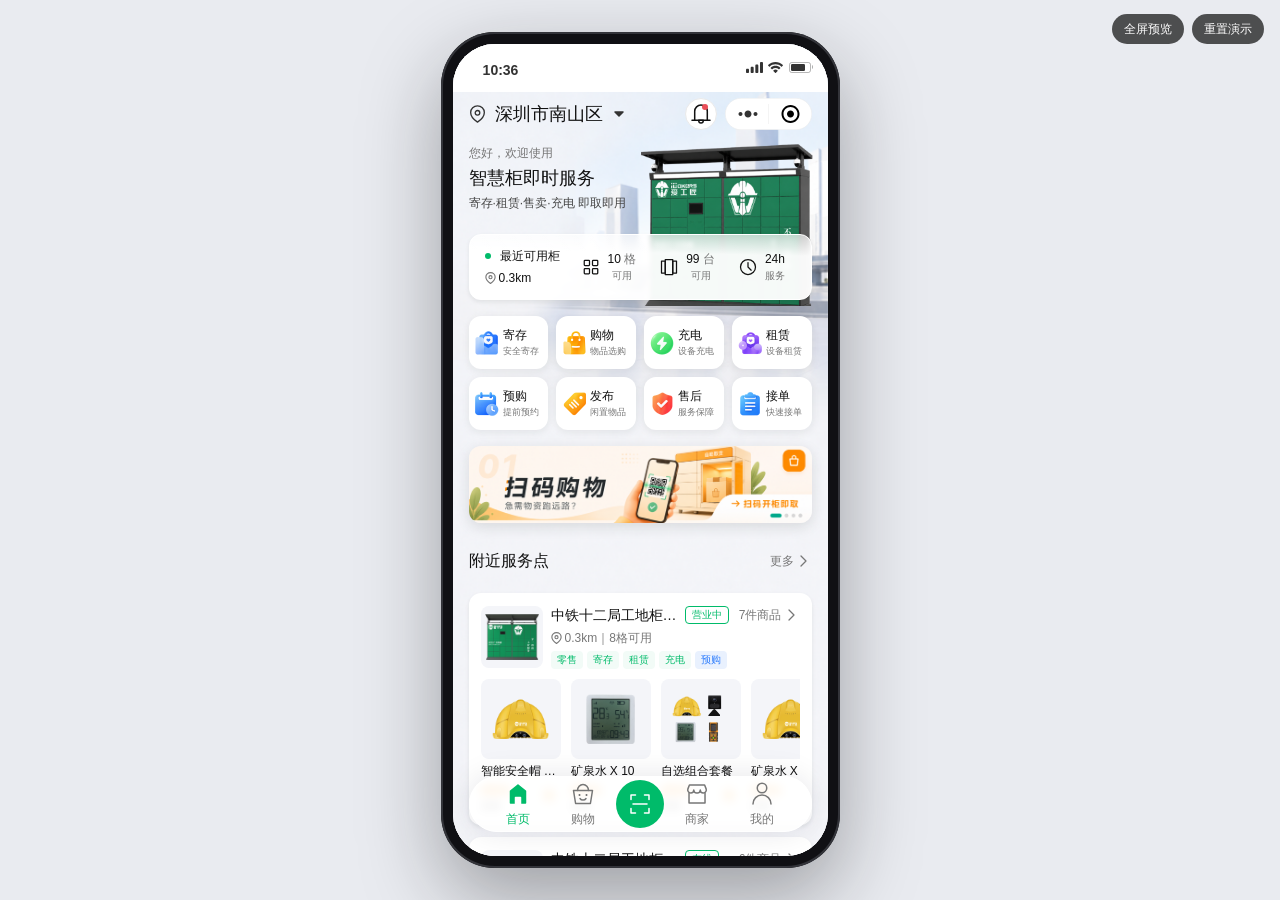
==== commit e24bde23: "Add retail cabinet interactive prototype Direct-purchase flow (select, cart, pay, pickup) rebuilt fr" ====
--- a/index.html
+++ b/index.html
@@ -11,9 +11,9 @@
 <meta name="apple-mobile-web-app-capable" content="yes">
 <meta name="apple-mobile-web-app-status-bar-style" content="default">
 <link rel="apple-touch-icon" href="assets/icon-180.png">
-<link rel="stylesheet" href="css/tokens.css?v=20261101ee">
-<link rel="stylesheet" href="css/base.css?v=20261101ee">
-<link rel="stylesheet" href="css/screens.css?v=20261101ee">
+<link rel="stylesheet" href="css/tokens.css?v=20261101ff">
+<link rel="stylesheet" href="css/base.css?v=20261101ff">
+<link rel="stylesheet" href="css/screens.css?v=20261101ff">
 </head>
 <body>
   <div class="stage">
@@ -26,6 +26,6 @@
     <button type="button" class="dev-btn" id="reset-demo">重置演示</button>
   </div>
   <div class="toast" id="toast" role="status" aria-live="polite"></div>
-  <script type="module" src="js-20261101ee/app.js"></script>
+  <script type="module" src="js-20261101ff/app.js"></script>
 </body>
 </html>
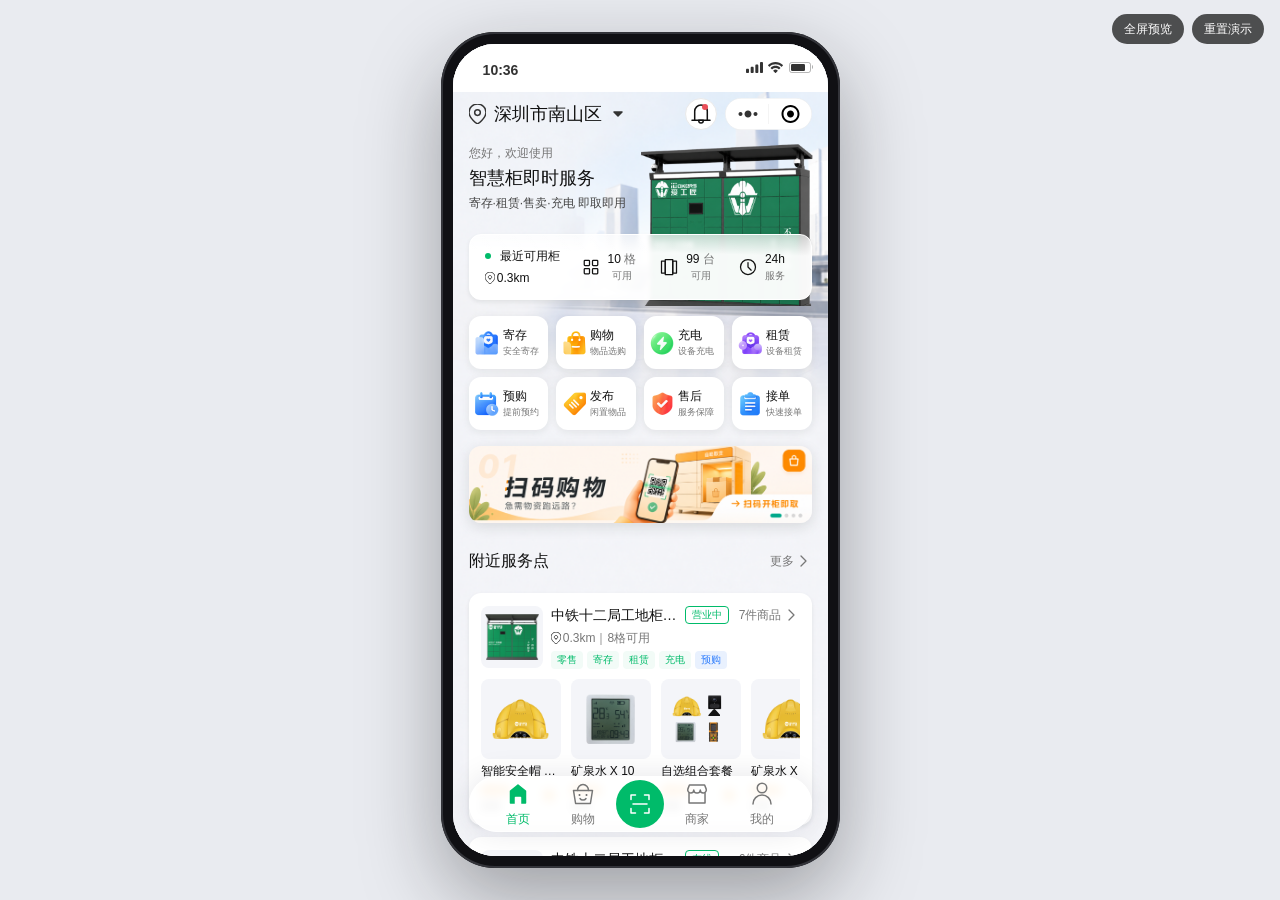
==== commit 2ea2f519: "Add retail cabinet interactive prototype Direct-purchase flow (select, cart, pay, pickup) rebuilt fr" ====
--- a/index.html
+++ b/index.html
@@ -11,9 +11,9 @@
 <meta name="apple-mobile-web-app-capable" content="yes">
 <meta name="apple-mobile-web-app-status-bar-style" content="default">
 <link rel="apple-touch-icon" href="assets/icon-180.png">
-<link rel="stylesheet" href="css/tokens.css?v=20261101ff">
-<link rel="stylesheet" href="css/base.css?v=20261101ff">
-<link rel="stylesheet" href="css/screens.css?v=20261101ff">
+<link rel="stylesheet" href="css/tokens.css?v=20261101hh">
+<link rel="stylesheet" href="css/base.css?v=20261101hh">
+<link rel="stylesheet" href="css/screens.css?v=20261101hh">
 </head>
 <body>
   <div class="stage">
@@ -26,6 +26,6 @@
     <button type="button" class="dev-btn" id="reset-demo">重置演示</button>
   </div>
   <div class="toast" id="toast" role="status" aria-live="polite"></div>
-  <script type="module" src="js-20261101ff/app.js"></script>
+  <script type="module" src="js-20261101hh/app.js"></script>
 </body>
 </html>
--- a/css/screens.css
+++ b/css/screens.css
@@ -1028,7 +1028,7 @@
   padding: 0 16px;
 }
 .home-loc { display: flex; align-items: center; gap: 8px; min-width: 0; }
-.home-loc-pin { width: 18px; height: 18px; flex: none; object-fit: contain; }
+.home-loc-pin { width: 17.1429px; height: 20px; flex: none; object-fit: contain; }
 .home-loc-text {
   max-width: 110px;
   font-size: 18px;
@@ -1132,7 +1132,7 @@
 .nearest-title { display: flex; align-items: center; font-size: var(--fs-12); line-height: var(--lh-18); color: var(--text-1); white-space: nowrap; }
 .nearest-title img { width: 18px; height: 18px; flex: none; object-fit: contain; }
 .nearest-dist { display: flex; align-items: center; font-size: var(--fs-12); line-height: var(--lh-18); color: var(--text-1); }
-.nearest-dist img { width: 12px; height: 12px; margin: 0 2px 0 3px; object-fit: contain; }
+.nearest-dist img { width: 10.2857px; height: 12px; margin: 0 2px 0 3px; object-fit: contain; }
 .nearest-stats { flex: 1; min-width: 0; display: flex; align-items: center; gap: 12px; }
 .nearest-stat { display: flex; align-items: center; gap: 8px; }
 .nearest-stat > img { width: 18px; height: 18px; flex: none; object-fit: contain; }
@@ -1233,7 +1233,7 @@
 .nearby-count { display: flex; align-items: center; flex: none; font-size: var(--fs-12); line-height: var(--lh-18); color: var(--text-4); white-space: nowrap; }
 .nearby-count img { width: 18px; height: 18px; object-fit: contain; }
 .nearby-meta { display: flex; align-items: center; font-size: var(--fs-12); line-height: var(--lh-18); color: var(--text-4); }
-.nearby-meta img { width: 12px; height: 12px; margin-right: 2px; object-fit: contain; }
+.nearby-meta img { width: 10.2857px; height: 12px; margin-right: 2px; object-fit: contain; }
 .nearby-tags { display: flex; gap: 4px; flex-wrap: wrap; }
 .nearby-tags .tag { padding: 0 6px; }
 
@@ -1698,7 +1698,7 @@
   font-size: var(--fs-10);
   line-height: var(--lh-16);
 }
-.addr-tag img { width: 8px; height: 10px; }
+.addr-tag img { width: 8.5714px; height: 10px; object-fit: contain; }
 .addr-item-name {
   font-size: var(--fs-14);
   font-weight: 500;
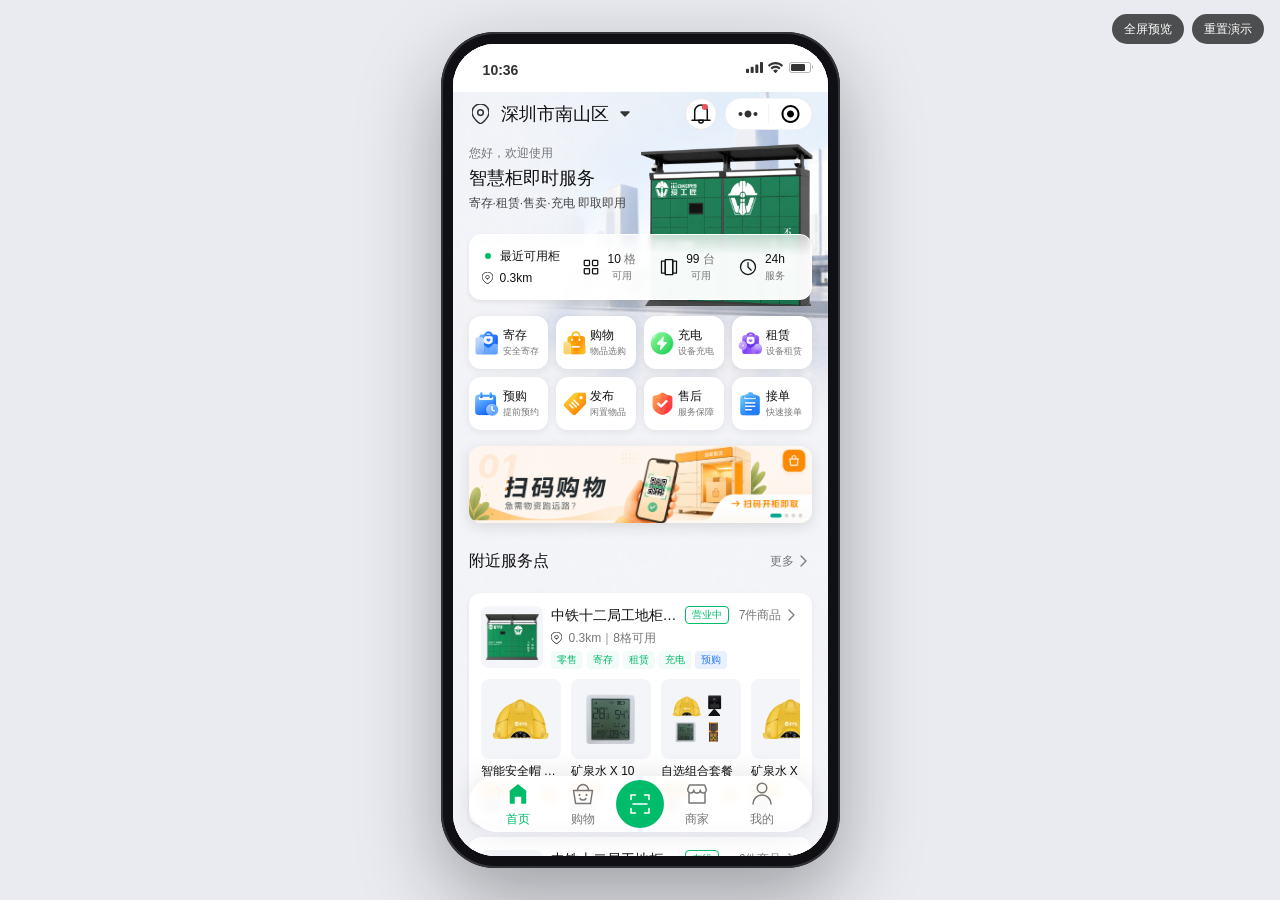
==== commit 764b68c2: "Add retail cabinet interactive prototype Direct-purchase flow (select, cart, pay, pickup) rebuilt fr" ====
--- a/index.html
+++ b/index.html
@@ -11,9 +11,9 @@
 <meta name="apple-mobile-web-app-capable" content="yes">
 <meta name="apple-mobile-web-app-status-bar-style" content="default">
 <link rel="apple-touch-icon" href="assets/icon-180.png">
-<link rel="stylesheet" href="css/tokens.css?v=20261101hh">
-<link rel="stylesheet" href="css/base.css?v=20261101hh">
-<link rel="stylesheet" href="css/screens.css?v=20261101hh">
+<link rel="stylesheet" href="css/tokens.css?v=20261101ii">
+<link rel="stylesheet" href="css/base.css?v=20261101ii">
+<link rel="stylesheet" href="css/screens.css?v=20261101ii">
 </head>
 <body>
   <div class="stage">
@@ -26,6 +26,6 @@
     <button type="button" class="dev-btn" id="reset-demo">重置演示</button>
   </div>
   <div class="toast" id="toast" role="status" aria-live="polite"></div>
-  <script type="module" src="js-20261101hh/app.js"></script>
+  <script type="module" src="js-20261101ii/app.js"></script>
 </body>
 </html>
--- a/css/screens.css
+++ b/css/screens.css
@@ -1028,6 +1028,14 @@
   padding: 0 16px;
 }
 .home-loc { display: flex; align-items: center; gap: 8px; min-width: 0; }
+.home-loc-slot {
+  width: 24px;
+  height: 24px;
+  flex: none;
+  display: flex;
+  align-items: center;
+  justify-content: center;
+}
 .home-loc-pin { width: 17.1429px; height: 20px; flex: none; object-fit: contain; }
 .home-loc-text {
   max-width: 110px;
@@ -1132,7 +1140,7 @@
 .nearest-title { display: flex; align-items: center; font-size: var(--fs-12); line-height: var(--lh-18); color: var(--text-1); white-space: nowrap; }
 .nearest-title img { width: 18px; height: 18px; flex: none; object-fit: contain; }
 .nearest-dist { display: flex; align-items: center; font-size: var(--fs-12); line-height: var(--lh-18); color: var(--text-1); }
-.nearest-dist img { width: 10.2857px; height: 12px; margin: 0 2px 0 3px; object-fit: contain; }
+.nearest-dist img { width: 10.2857px; height: 12px; margin: 0 6.86px 0 0.86px; object-fit: contain; }
 .nearest-stats { flex: 1; min-width: 0; display: flex; align-items: center; gap: 12px; }
 .nearest-stat { display: flex; align-items: center; gap: 8px; }
 .nearest-stat > img { width: 18px; height: 18px; flex: none; object-fit: contain; }
@@ -1233,7 +1241,7 @@
 .nearby-count { display: flex; align-items: center; flex: none; font-size: var(--fs-12); line-height: var(--lh-18); color: var(--text-4); white-space: nowrap; }
 .nearby-count img { width: 18px; height: 18px; object-fit: contain; }
 .nearby-meta { display: flex; align-items: center; font-size: var(--fs-12); line-height: var(--lh-18); color: var(--text-4); }
-.nearby-meta img { width: 10.2857px; height: 12px; margin-right: 2px; object-fit: contain; }
+.nearby-meta img { width: 10.2857px; height: 12px; margin: 0 6.86px 0 0.86px; object-fit: contain; }
 .nearby-tags { display: flex; gap: 4px; flex-wrap: wrap; }
 .nearby-tags .tag { padding: 0 6px; }
 
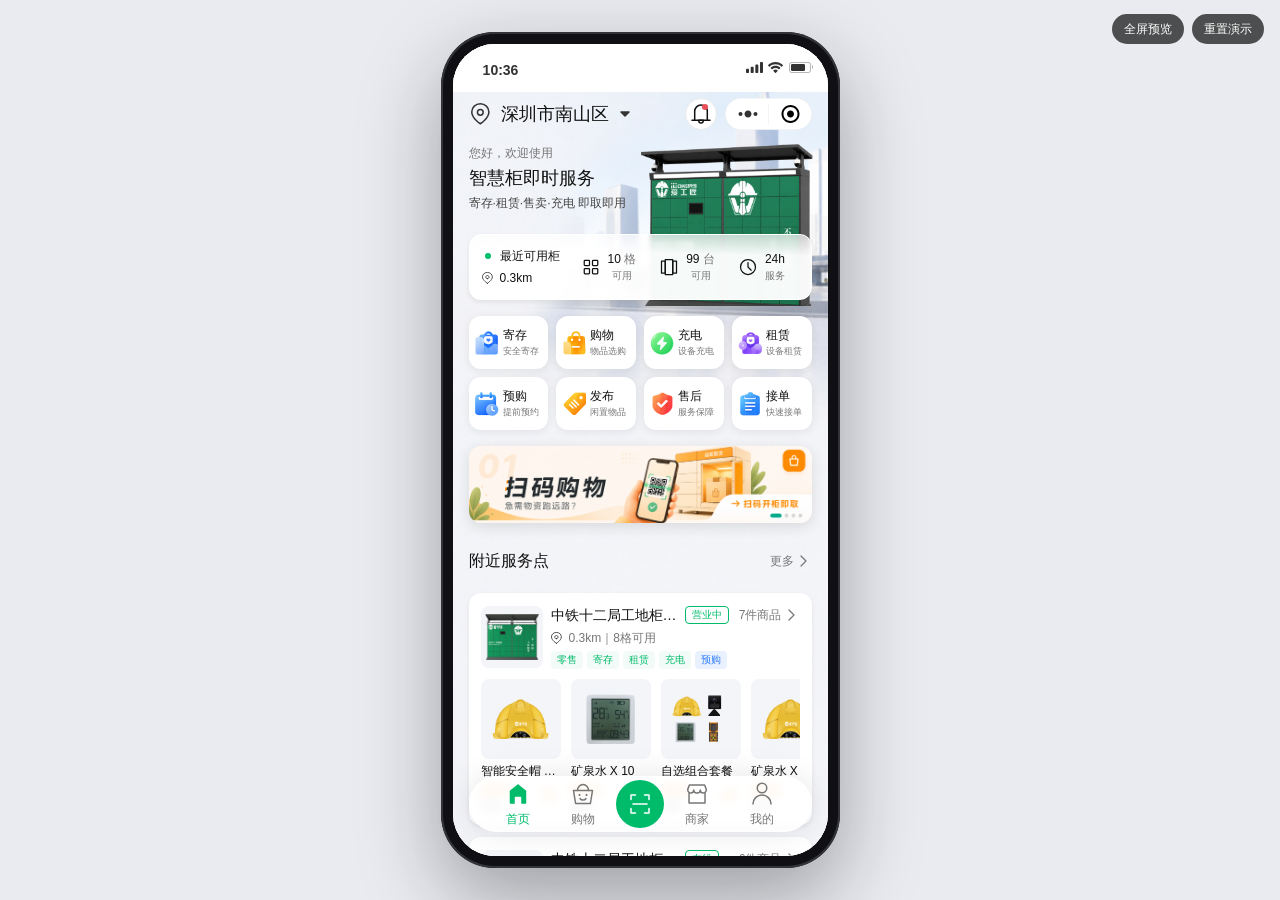
==== commit 753d1f0b: "Add retail cabinet interactive prototype Direct-purchase flow (select, cart, pay, pickup) rebuilt fr" ====
--- a/index.html
+++ b/index.html
@@ -11,9 +11,9 @@
 <meta name="apple-mobile-web-app-capable" content="yes">
 <meta name="apple-mobile-web-app-status-bar-style" content="default">
 <link rel="apple-touch-icon" href="assets/icon-180.png">
-<link rel="stylesheet" href="css/tokens.css?v=20261101ii">
-<link rel="stylesheet" href="css/base.css?v=20261101ii">
-<link rel="stylesheet" href="css/screens.css?v=20261101ii">
+<link rel="stylesheet" href="css/tokens.css?v=20261101jj">
+<link rel="stylesheet" href="css/base.css?v=20261101jj">
+<link rel="stylesheet" href="css/screens.css?v=20261101jj">
 </head>
 <body>
   <div class="stage">
@@ -26,6 +26,6 @@
     <button type="button" class="dev-btn" id="reset-demo">重置演示</button>
   </div>
   <div class="toast" id="toast" role="status" aria-live="polite"></div>
-  <script type="module" src="js-20261101ii/app.js"></script>
+  <script type="module" src="js-20261101jj/app.js"></script>
 </body>
 </html>
--- a/css/screens.css
+++ b/css/screens.css
@@ -1036,7 +1036,7 @@
   align-items: center;
   justify-content: center;
 }
-.home-loc-pin { width: 17.1429px; height: 20px; flex: none; object-fit: contain; }
+.home-loc-pin { width: 19px; height: 22px; flex: none; object-fit: contain; }
 .home-loc-text {
   max-width: 110px;
   font-size: 18px;
@@ -1140,7 +1140,7 @@
 .nearest-title { display: flex; align-items: center; font-size: var(--fs-12); line-height: var(--lh-18); color: var(--text-1); white-space: nowrap; }
 .nearest-title img { width: 18px; height: 18px; flex: none; object-fit: contain; }
 .nearest-dist { display: flex; align-items: center; font-size: var(--fs-12); line-height: var(--lh-18); color: var(--text-1); }
-.nearest-dist img { width: 10.2857px; height: 12px; margin: 0 6.86px 0 0.86px; object-fit: contain; }
+.nearest-dist img { width: 10.36px; height: 12px; margin: 0 6.86px 0 0.86px; object-fit: contain; }
 .nearest-stats { flex: 1; min-width: 0; display: flex; align-items: center; gap: 12px; }
 .nearest-stat { display: flex; align-items: center; gap: 8px; }
 .nearest-stat > img { width: 18px; height: 18px; flex: none; object-fit: contain; }
@@ -1241,7 +1241,7 @@
 .nearby-count { display: flex; align-items: center; flex: none; font-size: var(--fs-12); line-height: var(--lh-18); color: var(--text-4); white-space: nowrap; }
 .nearby-count img { width: 18px; height: 18px; object-fit: contain; }
 .nearby-meta { display: flex; align-items: center; font-size: var(--fs-12); line-height: var(--lh-18); color: var(--text-4); }
-.nearby-meta img { width: 10.2857px; height: 12px; margin: 0 6.86px 0 0.86px; object-fit: contain; }
+.nearby-meta img { width: 10.36px; height: 12px; margin: 0 6.86px 0 0.86px; object-fit: contain; }
 .nearby-tags { display: flex; gap: 4px; flex-wrap: wrap; }
 .nearby-tags .tag { padding: 0 6px; }
 
@@ -1706,7 +1706,7 @@
   font-size: var(--fs-10);
   line-height: var(--lh-16);
 }
-.addr-tag img { width: 8.5714px; height: 10px; object-fit: contain; }
+.addr-tag img { width: 8.64px; height: 10px; object-fit: contain; }
 .addr-item-name {
   font-size: var(--fs-14);
   font-weight: 500;
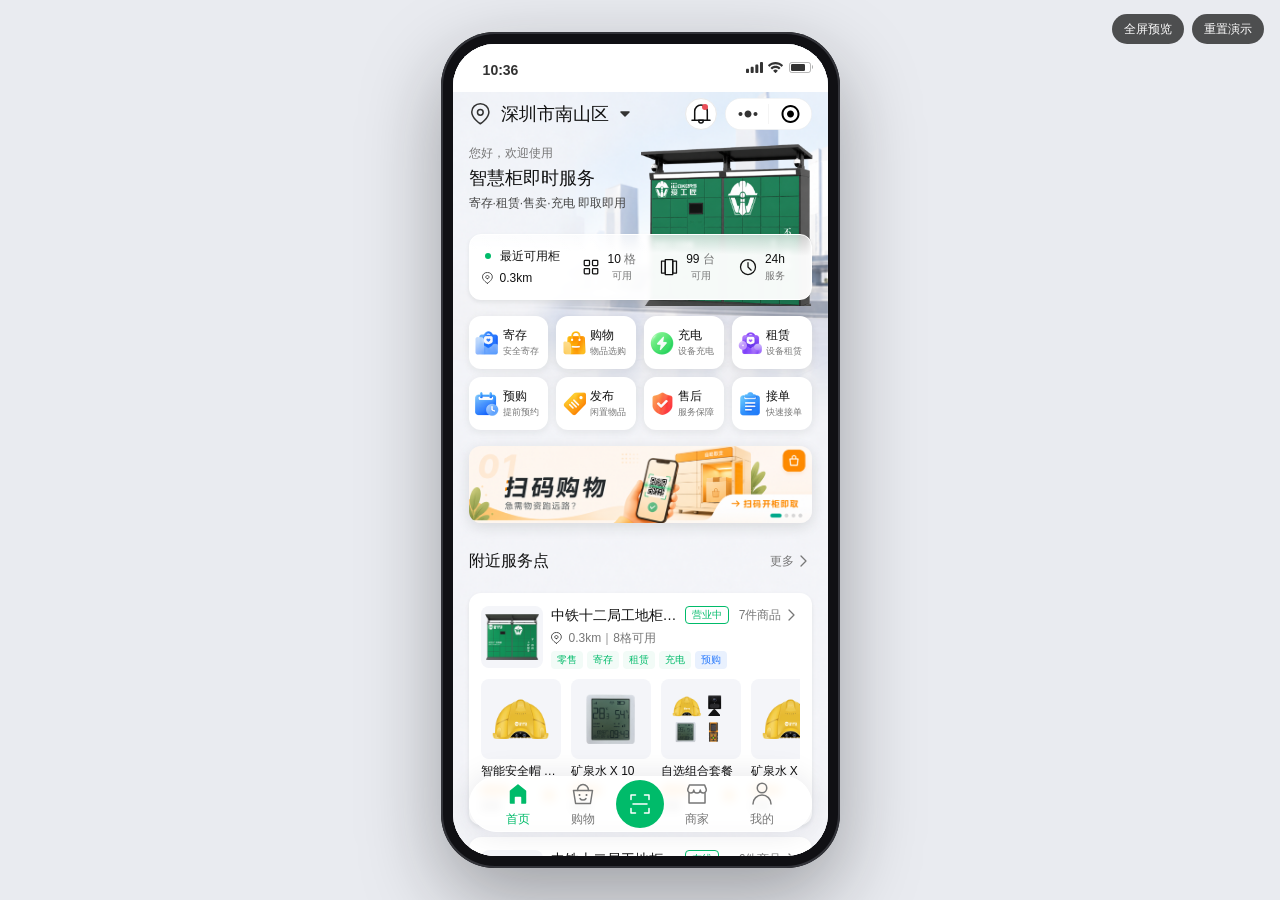
==== commit 1c7a10f3: "Add retail cabinet interactive prototype Direct-purchase flow (select, cart, pay, pickup) rebuilt fr" ====
--- a/index.html
+++ b/index.html
@@ -11,9 +11,9 @@
 <meta name="apple-mobile-web-app-capable" content="yes">
 <meta name="apple-mobile-web-app-status-bar-style" content="default">
 <link rel="apple-touch-icon" href="assets/icon-180.png">
-<link rel="stylesheet" href="css/tokens.css?v=20261101jj">
-<link rel="stylesheet" href="css/base.css?v=20261101jj">
-<link rel="stylesheet" href="css/screens.css?v=20261101jj">
+<link rel="stylesheet" href="css/tokens.css?v=20261101nn">
+<link rel="stylesheet" href="css/base.css?v=20261101nn">
+<link rel="stylesheet" href="css/screens.css?v=20261101nn">
 </head>
 <body>
   <div class="stage">
@@ -26,6 +26,6 @@
     <button type="button" class="dev-btn" id="reset-demo">重置演示</button>
   </div>
   <div class="toast" id="toast" role="status" aria-live="polite"></div>
-  <script type="module" src="js-20261101jj/app.js"></script>
+  <script type="module" src="js-20261101nn/app.js"></script>
 </body>
 </html>
--- a/css/screens.css
+++ b/css/screens.css
@@ -1532,6 +1532,367 @@
 .storage-thumb { padding: 4px; background: var(--bg-soft); }
 .storage-thumb img { width: 100%; height: 100%; object-fit: contain; }
 
+/* ---------- 我的页 ---------- */
+.mine-screen {
+  position: relative;
+  background: linear-gradient(180deg, #fff 0%, var(--bg-page) 79.19%);
+}
+.mine-title { font-size: var(--fs-18); font-weight: 500; line-height: 24px; color: var(--text-1); }
+.mine-main {
+  flex: 1;
+  min-height: 0;
+  overflow-y: auto;
+  padding: 10px 16px calc(110px + env(safe-area-inset-bottom));
+  display: flex;
+  flex-direction: column;
+  gap: 16px;
+}
+.mine-main > * { flex-shrink: 0; }
+
+.mine-profile { display: flex; align-items: center; gap: 10px; height: 46px; }
+.mine-avatar { width: 42px; height: 42px; border-radius: 50%; object-fit: cover; }
+.mine-profile-info { display: flex; flex-direction: column; gap: 4px; }
+.mine-name { font-size: var(--fs-16); font-weight: 500; line-height: var(--lh-22); color: var(--text-1); }
+.mine-id-row { display: flex; align-items: center; gap: 8px; font-size: var(--fs-14); line-height: var(--lh-20); color: var(--text-4); }
+
+.mine-balance {
+  position: relative;
+  height: 119px;
+  display: flex;
+  flex-direction: column;
+  justify-content: space-between;
+  padding: 14px 12px;
+  border: 1px solid var(--green);
+  border-radius: var(--r-12);
+  overflow: hidden;
+}
+.mine-balance-bg { position: absolute; inset: 0; width: 100%; height: 100%; object-fit: cover; }
+.mine-balance-head {
+  position: relative;
+  display: flex;
+  align-items: center;
+  justify-content: space-between;
+  font-size: var(--fs-14);
+  line-height: var(--lh-20);
+  color: var(--text-3);
+}
+.mine-balance-left { display: flex; align-items: center; gap: 4px; }
+.mine-balance-right { display: flex; align-items: center; gap: 8px; }
+.mine-money { color: var(--orange); font-size: var(--fs-18); font-weight: 500; letter-spacing: .2px; }
+.mine-eye img { width: 18px; height: 18px; object-fit: contain; }
+.mine-balance-stats { position: relative; display: flex; gap: 75px; padding-left: 4.5px; }
+.mine-stat { display: flex; align-items: center; gap: 24px; }
+.mine-stat-icon {
+  width: 36px;
+  height: 36px;
+  flex: none;
+  border-radius: var(--r-10);
+  display: flex;
+  align-items: center;
+  justify-content: center;
+}
+.mine-icon-orange { background: var(--orange-tint); }
+.mine-icon-green { background: #e7f7ec; }
+.mine-stat-icon img { width: 24px; height: 24px; object-fit: contain; }
+.mine-stat-text { display: flex; flex-direction: column; align-items: center; }
+.mine-stat-text b { font-size: var(--fs-18); font-weight: 500; line-height: 22px; color: var(--text-3); }
+.mine-stat-text b i { font-style: normal; font-size: var(--fs-12); font-weight: 400; }
+.mine-stat-text em { font-style: normal; font-size: 11px; line-height: 17px; color: var(--text-4); }
+
+.mine-todos {
+  display: flex;
+  align-items: center;
+  justify-content: space-between;
+  padding: 10px 12px;
+  background: var(--white);
+  border-radius: var(--r-12);
+  box-shadow: var(--shadow-drop);
+}
+.mine-todo {
+  flex: 1;
+  height: 59px;
+  display: flex;
+  flex-direction: column;
+  align-items: center;
+  justify-content: space-between;
+}
+.mine-todo img { width: 36px; height: 36px; object-fit: contain; }
+.mine-todo span { font-size: 11px; line-height: 17px; color: var(--text-1); }
+
+.mine-menu {
+  display: flex;
+  flex-direction: column;
+  background: var(--white);
+  border-radius: var(--r-12);
+  box-shadow: var(--shadow-soft);
+  overflow: hidden;
+}
+.mine-row {
+  display: flex;
+  align-items: center;
+  gap: 8px;
+  height: 44px;
+  padding: 0 12px;
+  border-bottom: .5px solid var(--line);
+}
+.mine-row:last-child { border-bottom: 0; }
+.mine-row-icon { width: 24px; height: 24px; object-fit: contain; flex: none; }
+.mine-row-label { flex: 1; text-align: left; font-size: 13px; line-height: 19px; color: var(--text-1); }
+.mine-row-label.is-strong { font-size: var(--fs-14); line-height: var(--lh-20); }
+.mine-row-desc { font-size: var(--fs-12); line-height: var(--lh-20); color: var(--text-4); }
+.mine-row-arrow { width: 24px; height: 24px; object-fit: contain; transform: rotate(180deg); }
+
+/* ---------- 扫码页 ---------- */
+.scan-screen { background: #111; }
+.scan-header { background: #111; flex: none; }
+.scan-header .statusbar { display: none; }
+.scan-header .navbar { position: relative; }
+.scan-back img { filter: brightness(0) invert(1); }
+.scan-title {
+  position: absolute;
+  left: 50%;
+  transform: translateX(-50%);
+  font-size: var(--fs-18);
+  font-weight: 500;
+  line-height: 24px;
+  color: var(--white);
+}
+.scan-body {
+  flex: 1;
+  min-height: 0;
+  display: flex;
+  flex-direction: column;
+  align-items: center;
+  padding: 80px 16px 40px;
+}
+.scan-frame {
+  position: relative;
+  width: 240px;
+  height: 240px;
+  border-radius: 16px;
+  background: rgba(255, 255, 255, .04);
+  overflow: hidden;
+}
+.scan-corner { position: absolute; width: 28px; height: 28px; border: 3px solid var(--green); }
+.scan-corner.tl { top: 0; left: 0; border-right: 0; border-bottom: 0; border-radius: 16px 0 0 0; }
+.scan-corner.tr { top: 0; right: 0; border-left: 0; border-bottom: 0; border-radius: 0 16px 0 0; }
+.scan-corner.bl { bottom: 0; left: 0; border-right: 0; border-top: 0; border-radius: 0 0 0 16px; }
+.scan-corner.br { bottom: 0; right: 0; border-left: 0; border-top: 0; border-radius: 0 0 16px 0; }
+.scan-line {
+  position: absolute;
+  left: 12px;
+  right: 12px;
+  top: 50%;
+  height: 2px;
+  background: linear-gradient(90deg, transparent, var(--green), transparent);
+  animation: scanmove 2s ease-in-out infinite;
+}
+@keyframes scanmove {
+  0%, 100% { transform: translateY(-90px); }
+  50% { transform: translateY(90px); }
+}
+.scan-hint { margin-top: 20px; font-size: var(--fs-14); line-height: var(--lh-20); color: rgba(255, 255, 255, .7); }
+.scan-actions { margin-top: auto; display: flex; gap: 24px; }
+.scan-action { display: flex; flex-direction: column; align-items: center; gap: 8px; font-size: var(--fs-12); line-height: var(--lh-18); color: var(--white); }
+.scan-action-icon {
+  width: 52px;
+  height: 52px;
+  border-radius: 16px;
+  background: rgba(255, 255, 255, .12);
+  display: flex;
+  align-items: center;
+  justify-content: center;
+}
+.scan-action-icon img { width: 24px; height: 24px; object-fit: contain; filter: brightness(0) invert(1); }
+
+/* ---------- 商家页 ---------- */
+.merchant-screen {
+  position: relative;
+  background: linear-gradient(180deg, #fff 0%, var(--bg-page) 79.19%);
+}
+.merchant-title { display: flex; flex-direction: column; gap: 2px; min-width: 0; }
+.merchant-title-main { font-size: var(--fs-18); font-weight: 500; line-height: 24px; color: var(--text-1); }
+.merchant-title-sub { font-size: var(--fs-12); line-height: 16px; color: var(--text-4); }
+
+.merchant-main {
+  flex: 1;
+  min-height: 0;
+  overflow-y: auto;
+  padding: 0 16px calc(110px + env(safe-area-inset-bottom));
+  display: flex;
+  flex-direction: column;
+  gap: 16px;
+}
+.merchant-main > * { flex-shrink: 0; }
+
+.merchant-metrics {
+  display: flex;
+  flex-direction: column;
+  gap: 10px;
+  padding: 12px;
+  background: var(--white);
+  border-radius: var(--r-12);
+  box-shadow: var(--shadow-soft);
+}
+.merchant-sales {
+  position: relative;
+  height: 96px;
+  padding: 10px;
+  border: 1px solid #fed351;
+  border-radius: var(--r-10);
+  background: linear-gradient(160.85deg, #fff4e2 14.29%, #ffe4c4 85.71%);
+  overflow: hidden;
+}
+.merchant-sales-art { position: absolute; right: -1px; top: 3px; width: 88px; height: 88px; object-fit: contain; }
+.merchant-sales-label { position: relative; font-size: var(--fs-12); line-height: var(--lh-18); color: #66736e; }
+.merchant-sales-amount {
+  position: relative;
+  margin-top: 4px;
+  font-size: var(--fs-18);
+  font-weight: 500;
+  line-height: 24px;
+  letter-spacing: .2px;
+  color: var(--orange);
+}
+.merchant-sales-amount .cny { font-size: var(--fs-16); line-height: 26px; }
+.merchant-sales-trend { position: relative; margin-top: 4px; font-size: var(--fs-10); line-height: 16px; color: #66736e; }
+
+.merchant-metric-row { display: flex; gap: 10px; }
+.merchant-metric {
+  flex: 1;
+  min-width: 0;
+  display: flex;
+  flex-direction: column;
+  gap: 4px;
+  padding: 8px 10px;
+  border-radius: var(--r-10);
+  border: 1px solid;
+}
+.metric-green { border-color: var(--green); background: linear-gradient(136.49deg, #f5fffc 14.29%, #d7ffe5 85.71%); }
+.metric-blue { border-color: #7caeff; background: linear-gradient(136.49deg, #f5faff 14.29%, #e3f0ff 85.71%); }
+.metric-red { border-color: #fe5a36; background: linear-gradient(136.49deg, #fff7f7 14.29%, #ffe5e5 85.71%); }
+.merchant-metric-label {
+  display: flex;
+  align-items: center;
+  gap: 4px;
+  font-size: var(--fs-12);
+  line-height: var(--lh-18);
+  color: #66736e;
+  white-space: nowrap;
+}
+.merchant-metric-label img { width: 22px; height: 22px; object-fit: contain; }
+.merchant-metric b { font-size: var(--fs-18); font-weight: 500; line-height: 24px; letter-spacing: .2px; }
+.metric-green b { color: var(--green); }
+.metric-blue b { color: var(--blue); }
+.metric-red b { color: #eb4f59; }
+.merchant-metric em { font-style: normal; font-size: var(--fs-10); line-height: 16px; color: #66736e; white-space: nowrap; }
+
+.merchant-actions {
+  display: flex;
+  gap: 16px;
+  padding: 12px;
+  background: #fefefe;
+  border-radius: var(--r-12);
+  box-shadow: var(--shadow-soft);
+  overflow: hidden;
+}
+.merchant-action {
+  flex: none;
+  width: 42px;
+  display: flex;
+  flex-direction: column;
+  align-items: center;
+  gap: 4px;
+}
+.merchant-action img { width: 42px; height: 42px; object-fit: contain; }
+.merchant-action span { font-size: 11px; line-height: 17px; color: var(--text-3); white-space: nowrap; }
+
+.merchant-orders { display: flex; flex-direction: column; gap: 10px; }
+.merchant-orders-head { display: flex; align-items: center; justify-content: space-between; }
+.merchant-orders-head h2 { font-size: var(--fs-16); font-weight: 500; line-height: var(--lh-22); color: var(--text-1); }
+.merchant-orders-more { display: flex; align-items: center; gap: 2px; }
+.merchant-badge {
+  min-width: 18px;
+  height: 18px;
+  padding: 0 4px;
+  border-radius: 9px;
+  background: var(--red);
+  color: var(--white);
+  font-size: var(--fs-10);
+  line-height: 18px;
+  text-align: center;
+}
+.merchant-orders-more img { width: 18px; height: 18px; object-fit: contain; }
+
+.merchant-order {
+  display: flex;
+  gap: 12px;
+  padding: 12px;
+  background: var(--white);
+  border-radius: var(--r-12);
+  box-shadow: var(--shadow-drop);
+}
+.merchant-order-media {
+  width: 68px;
+  height: 68px;
+  flex: none;
+  border-radius: var(--r-8);
+  background: var(--bg-soft);
+  overflow: hidden;
+  display: flex;
+  align-items: center;
+  justify-content: center;
+}
+.merchant-media-img { width: 52px; height: 52px; object-fit: contain; }
+.merchant-combo { width: 48px; display: flex; flex-direction: column; gap: 6px; }
+.merchant-combo-row { display: flex; align-items: center; justify-content: space-between; height: 18px; }
+.merchant-combo-row img { object-fit: contain; }
+.merchant-combo-helmet { width: 26px; height: 18px; }
+.merchant-combo-thumb { width: 12px; height: 12px; }
+.merchant-combo-hygro { width: 18px; height: 18px; }
+.merchant-combo-strip { width: 8px; height: 18px; }
+.merchant-order-body { flex: 1; min-width: 0; display: flex; flex-direction: column; gap: 4px; }
+.merchant-order-title-row { display: flex; align-items: center; justify-content: space-between; gap: 8px; }
+.merchant-order-title {
+  font-size: var(--fs-14);
+  font-weight: 500;
+  line-height: var(--lh-20);
+  color: var(--text-1);
+  white-space: nowrap;
+  overflow: hidden;
+  text-overflow: ellipsis;
+}
+.merchant-order-desc {
+  font-size: var(--fs-12);
+  line-height: var(--lh-18);
+  color: var(--text-3);
+  white-space: nowrap;
+  overflow: hidden;
+  text-overflow: ellipsis;
+}
+.merchant-order-foot { display: flex; align-items: center; justify-content: space-between; gap: 8px; margin-top: 2px; }
+.merchant-order-time { font-size: var(--fs-10); line-height: 16px; color: var(--text-4); }
+.merchant-order-actions { display: flex; gap: 8px; }
+.merchant-btn-ghost {
+  height: 28px;
+  padding: 0 12px;
+  border: 1px solid var(--line);
+  border-radius: var(--r-8);
+  background: var(--white);
+  font-size: var(--fs-12);
+  line-height: var(--lh-18);
+  color: var(--text-1);
+}
+.merchant-btn {
+  height: 28px;
+  padding: 0 12px;
+  border-radius: var(--r-8);
+  background: var(--green);
+  color: var(--white);
+  font-size: var(--fs-12);
+  line-height: var(--lh-18);
+}
+
 /* ---------- 购物页 ---------- */
 .shop-screen {
   position: relative;
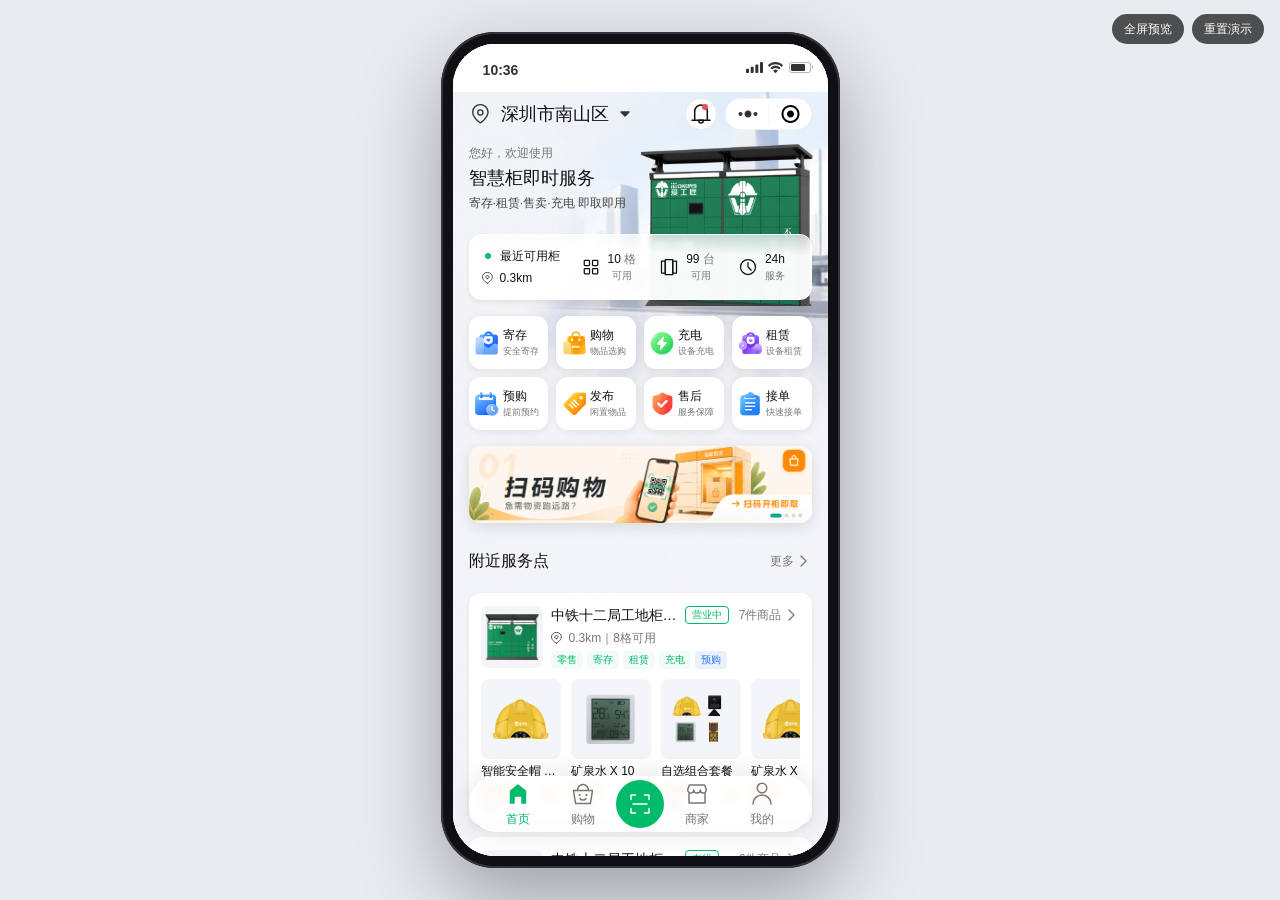
==== commit e546ed65: "Add retail cabinet interactive prototype Direct-purchase flow (select, cart, pay, pickup) rebuilt fr" ====
--- a/index.html
+++ b/index.html
@@ -11,9 +11,9 @@
 <meta name="apple-mobile-web-app-capable" content="yes">
 <meta name="apple-mobile-web-app-status-bar-style" content="default">
 <link rel="apple-touch-icon" href="assets/icon-180.png">
-<link rel="stylesheet" href="css/tokens.css?v=20261101nn">
-<link rel="stylesheet" href="css/base.css?v=20261101nn">
-<link rel="stylesheet" href="css/screens.css?v=20261101nn">
+<link rel="stylesheet" href="css/tokens.css?v=20261101oo">
+<link rel="stylesheet" href="css/base.css?v=20261101oo">
+<link rel="stylesheet" href="css/screens.css?v=20261101oo">
 </head>
 <body>
   <div class="stage">
@@ -26,6 +26,6 @@
     <button type="button" class="dev-btn" id="reset-demo">重置演示</button>
   </div>
   <div class="toast" id="toast" role="status" aria-live="polite"></div>
-  <script type="module" src="js-20261101nn/app.js"></script>
+  <script type="module" src="js-20261101oo/app.js"></script>
 </body>
 </html>
--- a/css/screens.css
+++ b/css/screens.css
@@ -1036,7 +1036,7 @@
   align-items: center;
   justify-content: center;
 }
-.home-loc-pin { width: 19px; height: 22px; flex: none; object-fit: contain; }
+.home-loc-pin { width: 17.1429px; height: 20px; flex: none; object-fit: contain; }
 .home-loc-text {
   max-width: 110px;
   font-size: 18px;
@@ -1140,7 +1140,7 @@
 .nearest-title { display: flex; align-items: center; font-size: var(--fs-12); line-height: var(--lh-18); color: var(--text-1); white-space: nowrap; }
 .nearest-title img { width: 18px; height: 18px; flex: none; object-fit: contain; }
 .nearest-dist { display: flex; align-items: center; font-size: var(--fs-12); line-height: var(--lh-18); color: var(--text-1); }
-.nearest-dist img { width: 10.36px; height: 12px; margin: 0 6.86px 0 0.86px; object-fit: contain; }
+.nearest-dist img { width: 10.2857px; height: 12px; margin: 0 6.86px 0 0.86px; object-fit: contain; }
 .nearest-stats { flex: 1; min-width: 0; display: flex; align-items: center; gap: 12px; }
 .nearest-stat { display: flex; align-items: center; gap: 8px; }
 .nearest-stat > img { width: 18px; height: 18px; flex: none; object-fit: contain; }
@@ -1241,7 +1241,7 @@
 .nearby-count { display: flex; align-items: center; flex: none; font-size: var(--fs-12); line-height: var(--lh-18); color: var(--text-4); white-space: nowrap; }
 .nearby-count img { width: 18px; height: 18px; object-fit: contain; }
 .nearby-meta { display: flex; align-items: center; font-size: var(--fs-12); line-height: var(--lh-18); color: var(--text-4); }
-.nearby-meta img { width: 10.36px; height: 12px; margin: 0 6.86px 0 0.86px; object-fit: contain; }
+.nearby-meta img { width: 10.2857px; height: 12px; margin: 0 6.86px 0 0.86px; object-fit: contain; }
 .nearby-tags { display: flex; gap: 4px; flex-wrap: wrap; }
 .nearby-tags .tag { padding: 0 6px; }
 
@@ -2067,7 +2067,7 @@
   font-size: var(--fs-10);
   line-height: var(--lh-16);
 }
-.addr-tag img { width: 8.64px; height: 10px; object-fit: contain; }
+.addr-tag img { width: 8.5714px; height: 10px; object-fit: contain; }
 .addr-item-name {
   font-size: var(--fs-14);
   font-weight: 500;
